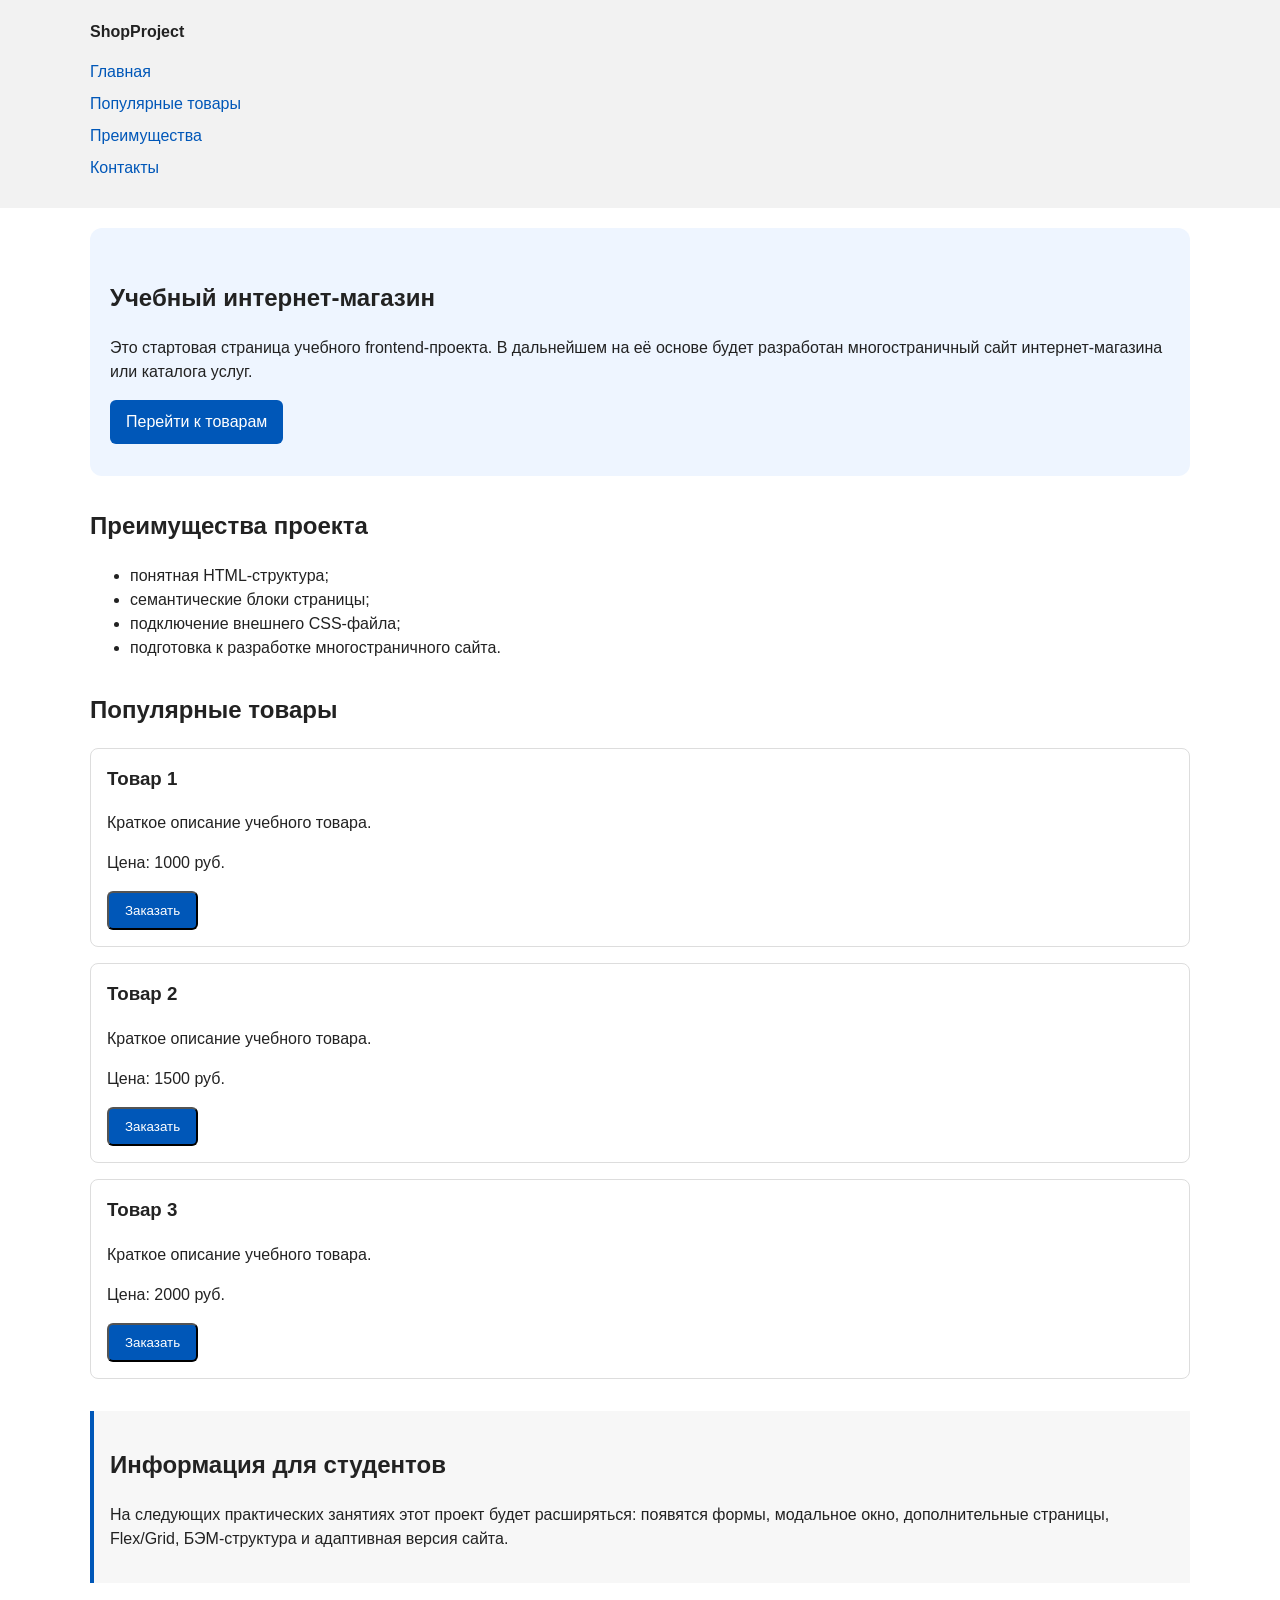
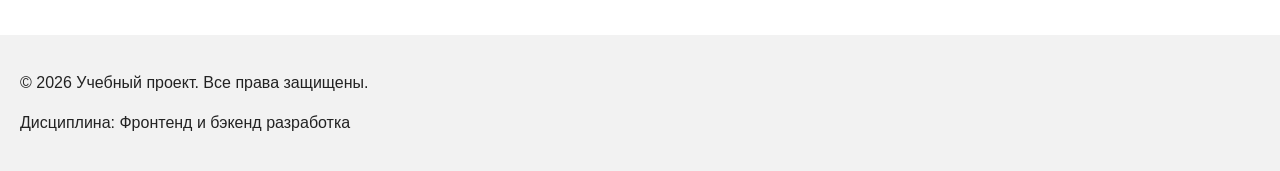
==== index.html @ 5d80489f "feat: add order form modal and validation" ====
<!DOCTYPE html>
<html lang="ru">
<head>
  <meta charset="UTF-8">
  <meta name="viewport" content="width=device-width, initial-scale=1.0">
  <title>Учебный интернет-магазин</title>
  <link rel="stylesheet" href="css/style.css">
  <script src="js/main.js" defer></script>
</head>
<body>
  <header>
    <div class="site-header">
      <a class="site-logo" href="index.html">ShopProject</a>

      <nav class="site-nav" aria-label="Основная навигация">
        <ul class="site-nav__list">
          <li><a href="index.html">Главная</a></li>
          <li><a href="#popular">Популярные товары</a></li>
          <li><a href="#advantages">Преимущества</a></li>
          <li><a href="#contacts">Контакты</a></li>
        </ul>
      </nav>
    </div>
  </header>

  <main>
    <section class="hero">
      <h1>Учебный интернет-магазин</h1>
      <p>
        Это стартовая страница учебного frontend-проекта.
        В дальнейшем на её основе будет разработан многостраничный сайт
        интернет-магазина или каталога услуг.
      </p>
      <a class="button" href="#popular">Перейти к товарам</a>
    </section>

    <section class="section" id="advantages">
      <h2>Преимущества проекта</h2>

      <ul class="advantages-list">
        <li>понятная HTML-структура;</li>
        <li>семантические блоки страницы;</li>
        <li>подключение внешнего CSS-файла;</li>
        <li>подготовка к разработке многостраничного сайта.</li>
      </ul>
    </section>

    <section class="section" id="popular">
      <h2>Популярные товары</h2>

      <article class="product-card">
        <h3>Товар 1</h3>
        <p>Краткое описание учебного товара.</p>
        <p>Цена: 1000 руб.</p>
        <button class="button product-card__button" type="button" data-product="Товар 1">
          Заказать
        </button>
      </article>

      <article class="product-card">
        <h3>Товар 2</h3>
        <p>Краткое описание учебного товара.</p>
        <p>Цена: 1500 руб.</p>
        <button class="button product-card__button" type="button" data-product="Товар 2">
          Заказать
        </button>
      </article>

      <article class="product-card">
        <h3>Товар 3</h3>
        <p>Краткое описание учебного товара.</p>
        <p>Цена: 2000 руб.</p>
        <button class="button product-card__button" type="button" data-product="Товар 3">
          Заказать
        </button>
      </article>
    </section>

    <aside class="aside-info">
      <h2>Информация для студентов</h2>
      <p>
        На следующих практических занятиях этот проект будет расширяться:
        появятся формы, модальное окно, дополнительные страницы, Flex/Grid,
        БЭМ-структура и адаптивная версия сайта.
      </p>
    </aside>
  </main>

  <footer id="contacts">
    <p>&copy; 2026 Учебный проект. Все права защищены.</p>
    <p>Дисциплина: Фронтенд и бэкенд разработка</p>
  </footer>

  <dialog class="order-dialog" id="order-dialog" aria-labelledby="order-dialog-title">
    <h2 id="order-dialog-title">Оформление заявки</h2>

    <form class="order-form" id="order-form" action="#" method="post" novalidate>
      <input id="selected-product" name="selected-product" type="hidden">

      <div class="form-field">
        <label for="order-name">Имя</label>
        <input
          id="order-name"
          name="name"
          type="text"
          placeholder="Введите ваше имя"
          minlength="2"
          autocomplete="given-name"
          required
        >
      </div>

      <div class="form-field">
        <label for="order-email">E-mail</label>
        <input
          id="order-email"
          name="email"
          type="email"
          placeholder="example@mail.ru"
          autocomplete="email"
          required
        >
      </div>

      <div class="form-field">
        <label for="order-phone">Телефон</label>
        <input
          id="order-phone"
          name="phone"
          type="tel"
          inputmode="tel"
          placeholder="+7 (900) 000-00-00"
          pattern="^\+7 \(\d{3}\) \d{3}-\d{2}-\d{2}$"
          required
        >
        <small>Формат: +7 (900) 000-00-00</small>
      </div>

      <div class="form-field">
        <label for="order-date">Дата связи</label>
        <input
          id="order-date"
          name="date"
          type="date"
        >
      </div>

      <div class="form-field">
        <label for="order-topic">Тема заявки</label>
        <select id="order-topic" name="topic" required>
          <option value="">Выберите тему</option>
          <option value="product">Заказ товара</option>
          <option value="consultation">Консультация</option>
          <option value="delivery">Доставка</option>
        </select>
      </div>

      <div class="form-field">
        <label for="order-comment">Комментарий</label>
        <textarea
          id="order-comment"
          name="comment"
          rows="4"
          placeholder="Укажите дополнительную информацию"
        ></textarea>
      </div>

      <div class="form-field form-field--checkbox">
        <label>
          <input
            id="order-agreement"
            name="agreement"
            type="checkbox"
            required
          >
          Я согласен на обработку данных
        </label>
      </div>

      <div class="form-actions">
        <button type="button" id="close-order-dialog">Закрыть</button>
        <button type="submit">Отправить заявку</button>
      </div>
    </form>
  </dialog>

  <p class="success-message" id="success-message" hidden>
    Форма успешно отправлена!
  </p>
</body>
</html>
---- css/style.css ----
/*
  Универсальное правило для всех элементов.
  border-box делает расчёт размеров более понятным:
  width включает content, padding и border.
*/
* {
  box-sizing: border-box;
}

/*
  Убираем стандартный внешний отступ браузера у body.
  Без этого вокруг страницы может появиться белая рамка.
*/
body {
  margin: 0;
  font-family: Arial, sans-serif;
  line-height: 1.5;
  color: #222222;
  background-color: #ffffff;
}

/*
  Задаём внутренние отступы для основных областей страницы.
  Это делает содержимое визуально отделённым от краёв окна браузера.
*/
header,
main,
footer {
  padding: 20px;
}

/*
  Оформляем шапку страницы.
  Пока используется простой светло-серый фон.
*/
header {
  background-color: #f2f2f2;
}

/*
  Оформляем подвал страницы тем же фоном,
  чтобы визуально отделить его от основного содержимого.
*/
footer {
  background-color: #f2f2f2;
}

/*
  Ограничиваем ширину содержимого шапки,
  чтобы оно не растягивалось слишком сильно на широких экранах.
*/
.site-header {
  max-width: 1100px;
  margin: 0 auto;
}

/*
  Оформляем текстовый логотип.
*/
.site-logo {
  font-weight: bold;
  text-decoration: none;
  color: #222222;
}

/*
  Убираем стандартные отступы и маркеры списка навигации.
*/
.site-nav__list {
  padding: 0;
  margin: 16px 0 0;
  list-style: none;
}

/*
  Добавляем расстояние между пунктами меню.
*/
.site-nav__list li {
  margin-bottom: 8px;
}

/*
  Оформляем ссылки меню.
*/
.site-nav__list a {
  color: #0057b8;
  text-decoration: none;
}

/*
  При наведении мыши подчёркиваем ссылку.
  Подробно состояния интерфейса будут рассмотрены в практической работе 1.7.
*/
.site-nav__list a:hover {
  text-decoration: underline;
}

/*
  Hero-блок — первый крупный блок страницы.
  Он визуально отделяется от остальных разделов фоном и отступами.
*/
.hero {
  max-width: 1100px;
  margin: 0 auto 32px;
  padding: 32px 20px;
  background-color: #eef5ff;
  border-radius: 12px;
}

/*
  Общий класс для разделов страницы.
*/
.section {
  max-width: 1100px;
  margin: 0 auto 32px;
}

/*
  Убираем лишний верхний отступ у заголовков разделов.
*/
.section h2 {
  margin-top: 0;
}

/*
  Карточка товара — самостоятельный блок.
  На следующих занятиях карточки будут доработаны и выстроены в сетку.
*/
.product-card {
  margin-bottom: 16px;
  padding: 16px;
  border: 1px solid #dddddd;
  border-radius: 8px;
  background-color: #ffffff;
}

/*
  Убираем лишний верхний отступ у заголовка карточки.
*/
.product-card h3 {
  margin-top: 0;
}

/*
  Пока это обычная ссылка, но визуально она оформляется как кнопка.
*/
.button {
  display: inline-block;
  padding: 10px 16px;
  color: #ffffff;
  background-color: #0057b8;
  text-decoration: none;
  border-radius: 6px;
}

/*
  Простое состояние наведения для кнопки.
*/
.button:hover {
  background-color: #003f86;
}

/*
  Дополнительный информационный блок.
*/
.aside-info {
  max-width: 1100px;
  margin: 0 auto 32px;
  padding: 16px;
  border-left: 4px solid #0057b8;
  background-color: #f7f7f7;
}

/*
  Модальное окно.
  Элемент dialog сам умеет открываться поверх страницы.
*/
.order-dialog {
  width: min(100% - 32px, 560px);
  padding: 24px;
  border: none;
  border-radius: 12px;
}

/*
  Затемнение фона за модальным окном.
*/
.order-dialog::backdrop {
  background-color: rgba(0, 0, 0, 0.5);
}

/*
  Поле формы.
  Каждый блок получает нижний отступ.
*/
.form-field {
  margin-bottom: 16px;
}

/*
  Подпись поля.
*/
.form-field label {
  display: block;
  margin-bottom: 6px;
}

/*
  Основные поля формы.
*/
.form-field input,
.form-field select,
.form-field textarea {
  width: 100%;
  padding: 10px 12px;
  border: 1px solid #cccccc;
  border-radius: 6px;
  font: inherit;
}

/*
  Checkbox не должен занимать всю ширину.
*/
.form-field input[type="checkbox"] {
  width: auto;
}

/*
  Подсказка под полем телефона.
*/
.form-field small {
  display: block;
  margin-top: 4px;
  color: #666666;
}

/*
  Видимый фокус для клавиатурной навигации.
*/
.form-field input:focus-visible,
.form-field select:focus-visible,
.form-field textarea:focus-visible,
.form-actions button:focus-visible {
  outline: 2px solid #0057b8;
  outline-offset: 2px;
}

/*
  Подсветка ошибочных полей.
  Атрибут aria-invalid будет добавляться через JavaScript.
*/
[aria-invalid="true"] {
  border-color: #b00020;
}

/*
  Кнопки формы.
*/
.form-actions {
  display: flex;
  gap: 12px;
  margin-top: 20px;
}

/*
  Сообщение об успешной отправке.
*/
.success-message {
  max-width: 1100px;
  margin: 24px auto;
  padding: 16px;
  border-left: 4px solid #168a2f;
  background-color: #eefaf0;
}
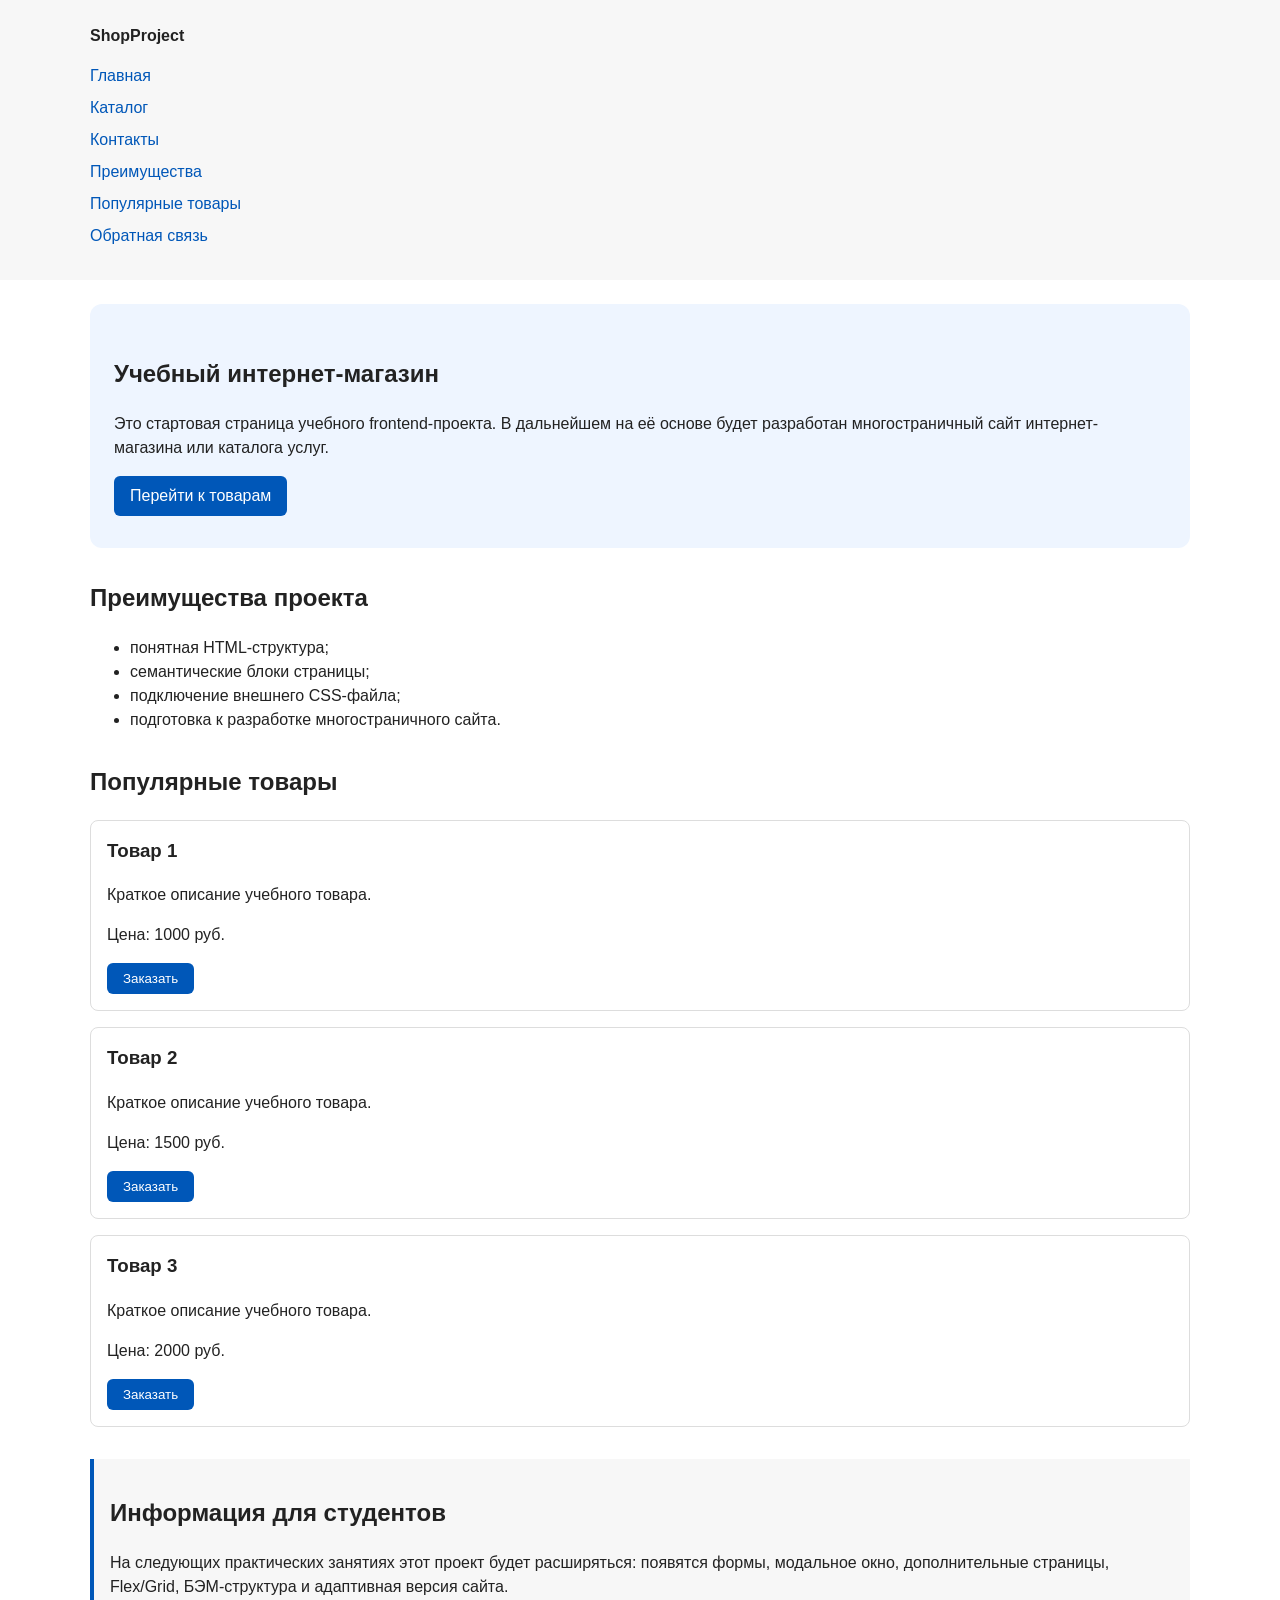
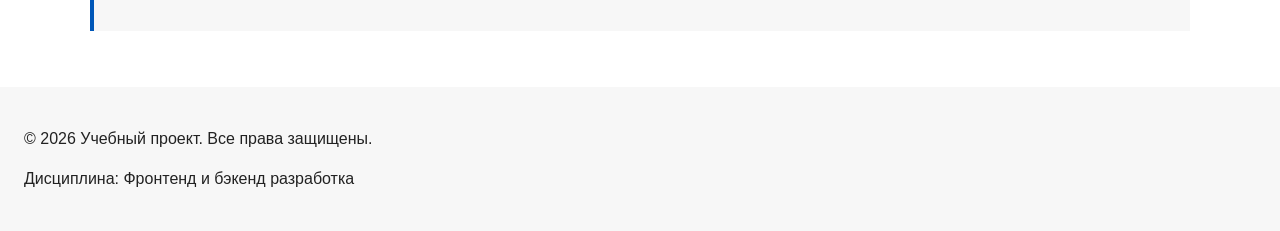
==== commit af796faf: "feat: add multi-page structure navigation and anchors" ====
--- a/index.html
+++ b/index.html
@@ -3,6 +3,7 @@
 <head>
   <meta charset="UTF-8">
   <meta name="viewport" content="width=device-width, initial-scale=1.0">
+  <meta name="description" content="Учебный frontend-проект интернет-магазина.">
   <title>Учебный интернет-магазин</title>
   <link rel="stylesheet" href="css/style.css">
   <script src="js/main.js" defer></script>
@@ -15,9 +16,11 @@
       <nav class="site-nav" aria-label="Основная навигация">
         <ul class="site-nav__list">
           <li><a href="index.html">Главная</a></li>
-          <li><a href="#popular">Популярные товары</a></li>
-          <li><a href="#advantages">Преимущества</a></li>
-          <li><a href="#contacts">Контакты</a></li>
+          <li><a href="catalog.html">Каталог</a></li>
+          <li><a href="contacts.html">Контакты</a></li>
+          <li><a href="index.html#advantages">Преимущества</a></li>
+          <li><a href="index.html#popular">Популярные товары</a></li>
+          <li><a href="index.html#contacts">Обратная связь</a></li>
         </ul>
       </nav>
     </div>
--- a/css/style.css
+++ b/css/style.css
@@ -1,274 +1,286 @@
-/*
-  Универсальное правило для всех элементов.
-  border-box делает расчёт размеров более понятным:
-  width включает content, padding и border.
-*/
+/* ===============================
+   1. Переменные проекта
+   =============================== */
+
+:root {
+  /* Основные цвета проекта */
+  --color-bg: #ffffff;
+  --color-text: #222222;
+  --color-muted: #666666;
+  --color-primary: #0057b8;
+  --color-primary-dark: #003f86;
+  --color-border: #dddddd;
+  --color-surface: #f7f7f7;
+  --color-surface-accent: #eef5ff;
+  --color-danger: #b00020;
+  --color-success: #168a2f;
+  --color-success-bg: #eefaf0;
+  --color-white: #ffffff;
+
+  /* Отступы */
+  --space-xs: 4px;
+  --space-sm: 8px;
+  --space-md: 16px;
+  --space-lg: 24px;
+  --space-xl: 32px;
+
+  /* Скругления */
+  --radius-sm: 6px;
+  --radius-md: 8px;
+  --radius-lg: 12px;
+
+  /* Размеры */
+  --container-width: 1100px;
+}
+
+/* ===============================
+   2. Базовые стили
+   =============================== */
+
 * {
   box-sizing: border-box;
 }
 
-/*
-  Убираем стандартный внешний отступ браузера у body.
-  Без этого вокруг страницы может появиться белая рамка.
-*/
+html {
+  scroll-behavior: smooth;
+}
+
 body {
   margin: 0;
   font-family: Arial, sans-serif;
   line-height: 1.5;
-  color: #222222;
-  background-color: #ffffff;
-}
-
-/*
-  Задаём внутренние отступы для основных областей страницы.
-  Это делает содержимое визуально отделённым от краёв окна браузера.
-*/
+  color: var(--color-text);
+  background-color: var(--color-bg);
+}
+
 header,
 main,
 footer {
-  padding: 20px;
-}
-
-/*
-  Оформляем шапку страницы.
-  Пока используется простой светло-серый фон.
-*/
+  padding: var(--space-lg);
+}
+
 header {
-  background-color: #f2f2f2;
-}
-
-/*
-  Оформляем подвал страницы тем же фоном,
-  чтобы визуально отделить его от основного содержимого.
-*/
+  background-color: var(--color-surface);
+}
+
 footer {
-  background-color: #f2f2f2;
-}
-
-/*
-  Ограничиваем ширину содержимого шапки,
-  чтобы оно не растягивалось слишком сильно на широких экранах.
-*/
+  background-color: var(--color-surface);
+}
+
+/* ===============================
+   3. Общие элементы интерфейса
+   =============================== */
+
+a {
+  color: var(--color-primary);
+}
+
+a:hover {
+  color: var(--color-primary-dark);
+}
+
+a:focus-visible {
+  outline: 2px solid var(--color-primary);
+  outline-offset: 3px;
+}
+
+:target {
+  outline: 2px dashed var(--color-primary);
+  outline-offset: 4px;
+}
+
+.button {
+  display: inline-block;
+  padding: var(--space-sm) var(--space-md);
+  color: var(--color-white);
+  background-color: var(--color-primary);
+  text-decoration: none;
+  border: none;
+  border-radius: var(--radius-sm);
+  cursor: pointer;
+}
+
+.button:hover {
+  color: var(--color-white);
+  background-color: var(--color-primary-dark);
+}
+
+.button:focus-visible {
+  outline: 2px solid var(--color-primary);
+  outline-offset: 3px;
+}
+
+.button:disabled {
+  opacity: 0.6;
+  cursor: not-allowed;
+}
+
+/* ===============================
+   4. Компоненты страницы
+   =============================== */
+
 .site-header {
-  max-width: 1100px;
+  max-width: var(--container-width);
   margin: 0 auto;
 }
 
-/*
-  Оформляем текстовый логотип.
-*/
 .site-logo {
   font-weight: bold;
   text-decoration: none;
-  color: #222222;
-}
-
-/*
-  Убираем стандартные отступы и маркеры списка навигации.
-*/
+  color: var(--color-text);
+}
+
 .site-nav__list {
   padding: 0;
-  margin: 16px 0 0;
+  margin: var(--space-md) 0 0;
   list-style: none;
 }
 
-/*
-  Добавляем расстояние между пунктами меню.
-*/
 .site-nav__list li {
-  margin-bottom: 8px;
-}
-
-/*
-  Оформляем ссылки меню.
-*/
+  margin-bottom: var(--space-sm);
+}
+
 .site-nav__list a {
-  color: #0057b8;
+  color: var(--color-primary);
   text-decoration: none;
 }
 
-/*
-  При наведении мыши подчёркиваем ссылку.
-  Подробно состояния интерфейса будут рассмотрены в практической работе 1.7.
-*/
 .site-nav__list a:hover {
+  color: var(--color-primary-dark);
   text-decoration: underline;
 }
 
-/*
-  Hero-блок — первый крупный блок страницы.
-  Он визуально отделяется от остальных разделов фоном и отступами.
-*/
+.breadcrumbs {
+  max-width: var(--container-width);
+  margin: 0 auto var(--space-md);
+  font-size: 14px;
+  color: var(--color-muted);
+}
+
+.breadcrumbs a {
+  color: var(--color-primary);
+}
+
+.breadcrumbs span::before {
+  content: " / ";
+  color: var(--color-muted);
+}
+
 .hero {
-  max-width: 1100px;
-  margin: 0 auto 32px;
-  padding: 32px 20px;
-  background-color: #eef5ff;
-  border-radius: 12px;
-}
-
-/*
-  Общий класс для разделов страницы.
-*/
+  max-width: var(--container-width);
+  margin: 0 auto var(--space-xl);
+  padding: var(--space-xl) var(--space-lg);
+  background-color: var(--color-surface-accent);
+  border-radius: var(--radius-lg);
+}
+
 .section {
-  max-width: 1100px;
-  margin: 0 auto 32px;
-}
-
-/*
-  Убираем лишний верхний отступ у заголовков разделов.
-*/
+  max-width: var(--container-width);
+  margin: 0 auto var(--space-xl);
+}
+
 .section h2 {
   margin-top: 0;
 }
 
-/*
-  Карточка товара — самостоятельный блок.
-  На следующих занятиях карточки будут доработаны и выстроены в сетку.
-*/
 .product-card {
-  margin-bottom: 16px;
-  padding: 16px;
-  border: 1px solid #dddddd;
-  border-radius: 8px;
-  background-color: #ffffff;
-}
-
-/*
-  Убираем лишний верхний отступ у заголовка карточки.
-*/
+  margin-bottom: var(--space-md);
+  padding: var(--space-md);
+  border: 1px solid var(--color-border);
+  border-radius: var(--radius-md);
+  background-color: var(--color-bg);
+}
+
+.product-card:hover {
+  border-color: var(--color-primary);
+}
+
 .product-card h3 {
   margin-top: 0;
 }
 
-/*
-  Пока это обычная ссылка, но визуально она оформляется как кнопка.
-*/
-.button {
-  display: inline-block;
-  padding: 10px 16px;
-  color: #ffffff;
-  background-color: #0057b8;
-  text-decoration: none;
-  border-radius: 6px;
-}
-
-/*
-  Простое состояние наведения для кнопки.
-*/
-.button:hover {
-  background-color: #003f86;
-}
-
-/*
-  Дополнительный информационный блок.
-*/
 .aside-info {
-  max-width: 1100px;
-  margin: 0 auto 32px;
-  padding: 16px;
-  border-left: 4px solid #0057b8;
-  background-color: #f7f7f7;
-}
-
-/*
-  Модальное окно.
-  Элемент dialog сам умеет открываться поверх страницы.
-*/
+  max-width: var(--container-width);
+  margin: 0 auto var(--space-xl);
+  padding: var(--space-md);
+  border-left: 4px solid var(--color-primary);
+  background-color: var(--color-surface);
+}
+
+/* ===============================
+   5. Форма и модальное окно
+   =============================== */
+
 .order-dialog {
   width: min(100% - 32px, 560px);
-  padding: 24px;
+  padding: var(--space-lg);
   border: none;
-  border-radius: 12px;
-}
-
-/*
-  Затемнение фона за модальным окном.
-*/
+  border-radius: var(--radius-lg);
+}
+
 .order-dialog::backdrop {
   background-color: rgba(0, 0, 0, 0.5);
 }
 
-/*
-  Поле формы.
-  Каждый блок получает нижний отступ.
-*/
 .form-field {
-  margin-bottom: 16px;
-}
-
-/*
-  Подпись поля.
-*/
+  margin-bottom: var(--space-md);
+}
+
 .form-field label {
   display: block;
-  margin-bottom: 6px;
-}
-
-/*
-  Основные поля формы.
-*/
+  margin-bottom: var(--space-xs);
+}
+
 .form-field input,
 .form-field select,
 .form-field textarea {
   width: 100%;
   padding: 10px 12px;
-  border: 1px solid #cccccc;
-  border-radius: 6px;
+  border: 1px solid var(--color-border);
+  border-radius: var(--radius-sm);
   font: inherit;
 }
 
-/*
-  Checkbox не должен занимать всю ширину.
-*/
 .form-field input[type="checkbox"] {
   width: auto;
 }
 
-/*
-  Подсказка под полем телефона.
-*/
 .form-field small {
   display: block;
-  margin-top: 4px;
-  color: #666666;
-}
-
-/*
-  Видимый фокус для клавиатурной навигации.
-*/
+  margin-top: var(--space-xs);
+  color: var(--color-muted);
+}
+
+.form-field input:hover,
+.form-field select:hover,
+.form-field textarea:hover {
+  border-color: var(--color-primary);
+}
+
 .form-field input:focus-visible,
 .form-field select:focus-visible,
 .form-field textarea:focus-visible,
 .form-actions button:focus-visible {
-  outline: 2px solid #0057b8;
-  outline-offset: 2px;
-}
-
-/*
-  Подсветка ошибочных полей.
-  Атрибут aria-invalid будет добавляться через JavaScript.
-*/
-[aria-invalid="true"] {
-  border-color: #b00020;
-}
-
-/*
-  Кнопки формы.
-*/
+  outline: 2px solid var(--color-primary);
+  outline-offset: 3px;
+}
+
+.form-field input[aria-invalid="true"],
+.form-field select[aria-invalid="true"],
+.form-field textarea[aria-invalid="true"] {
+  border-color: var(--color-danger);
+}
+
 .form-actions {
   display: flex;
-  gap: 12px;
-  margin-top: 20px;
-}
-
-/*
-  Сообщение об успешной отправке.
-*/
+  gap: var(--space-md);
+  margin-top: var(--space-lg);
+}
+
 .success-message {
-  max-width: 1100px;
-  margin: 24px auto;
-  padding: 16px;
-  border-left: 4px solid #168a2f;
-  background-color: #eefaf0;
-}
+  max-width: var(--container-width);
+  margin: var(--space-lg) auto;
+  padding: var(--space-md);
+  border-left: 4px solid var(--color-success);
+  background-color: var(--color-success-bg);
+}
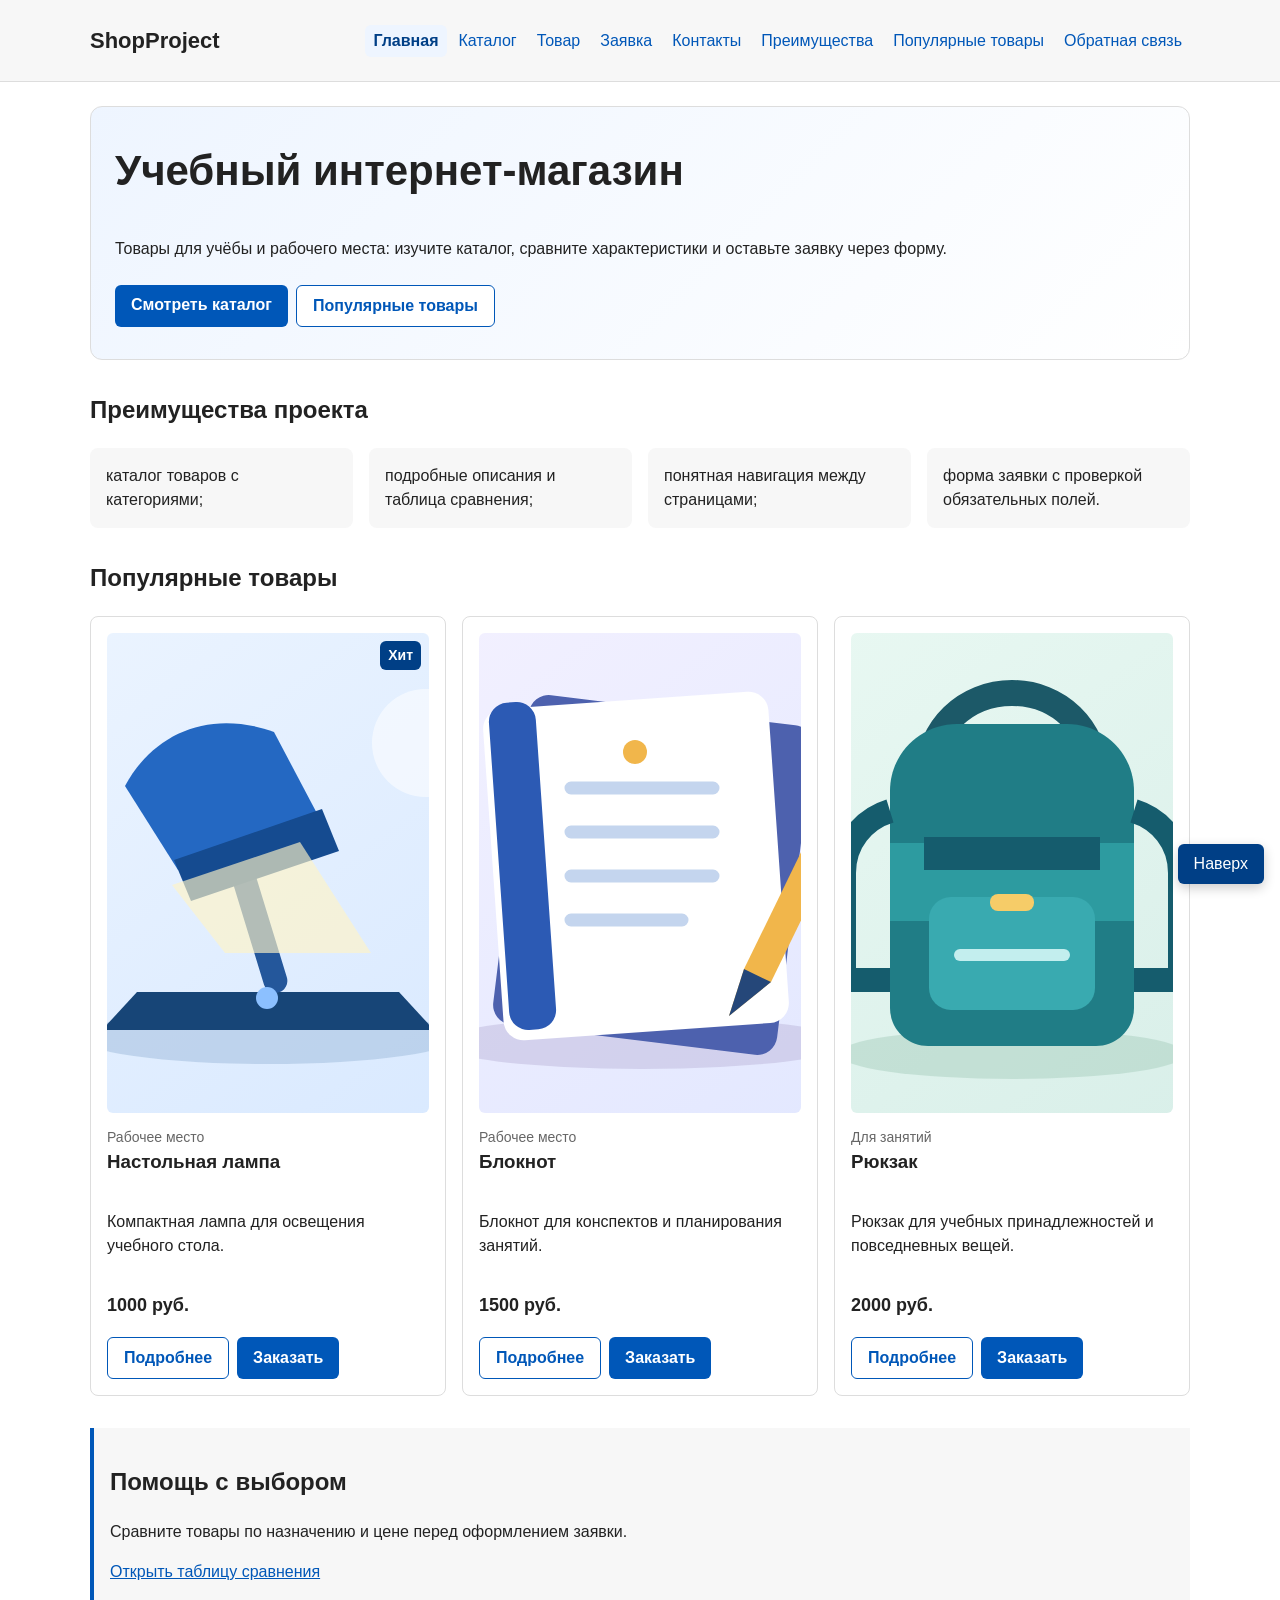
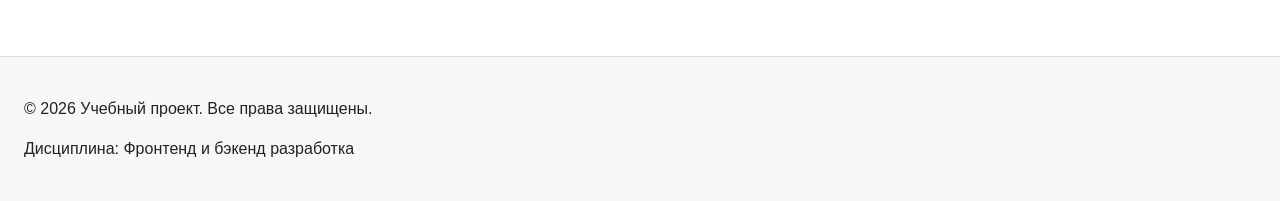
==== commit 19217477: "feat: complete HTML CSS control work 1" ====
--- a/index.html
+++ b/index.html
@@ -9,18 +9,20 @@
   <script src="js/main.js" defer></script>
 </head>
 <body>
-  <header>
+  <header id="top">
     <div class="site-header">
       <a class="site-logo" href="index.html">ShopProject</a>
 
       <nav class="site-nav" aria-label="Основная навигация">
         <ul class="site-nav__list">
-          <li><a href="index.html">Главная</a></li>
-          <li><a href="catalog.html">Каталог</a></li>
-          <li><a href="contacts.html">Контакты</a></li>
-          <li><a href="index.html#advantages">Преимущества</a></li>
-          <li><a href="index.html#popular">Популярные товары</a></li>
-          <li><a href="index.html#contacts">Обратная связь</a></li>
+          <li class="site-nav__item"><a class="site-nav__link site-nav__link--active" href="index.html" aria-current="page">Главная</a></li>
+          <li class="site-nav__item"><a class="site-nav__link" href="catalog.html">Каталог</a></li>
+          <li class="site-nav__item"><a class="site-nav__link" href="product.html">Товар</a></li>
+          <li class="site-nav__item"><a class="site-nav__link" href="order.html">Заявка</a></li>
+          <li class="site-nav__item"><a class="site-nav__link" href="contacts.html">Контакты</a></li>
+          <li class="site-nav__item"><a class="site-nav__link" href="index.html#advantages">Преимущества</a></li>
+          <li class="site-nav__item"><a class="site-nav__link" href="index.html#popular">Популярные товары</a></li>
+          <li class="site-nav__item"><a class="site-nav__link" href="index.html#contacts">Обратная связь</a></li>
         </ul>
       </nav>
     </div>
@@ -30,62 +32,72 @@
     <section class="hero">
       <h1>Учебный интернет-магазин</h1>
       <p>
-        Это стартовая страница учебного frontend-проекта.
-        В дальнейшем на её основе будет разработан многостраничный сайт
-        интернет-магазина или каталога услуг.
+        Товары для учёбы и рабочего места: изучите каталог, сравните характеристики
+        и оставьте заявку через форму.
       </p>
-      <a class="button" href="#popular">Перейти к товарам</a>
+      <div class="hero__actions">
+        <a class="button" href="catalog.html">Смотреть каталог</a>
+        <a class="button button--secondary" href="#popular">Популярные товары</a>
+      </div>
     </section>
 
     <section class="section" id="advantages">
       <h2>Преимущества проекта</h2>
 
       <ul class="advantages-list">
-        <li>понятная HTML-структура;</li>
-        <li>семантические блоки страницы;</li>
-        <li>подключение внешнего CSS-файла;</li>
-        <li>подготовка к разработке многостраничного сайта.</li>
+        <li>каталог товаров с категориями;</li>
+        <li>подробные описания и таблица сравнения;</li>
+        <li>понятная навигация между страницами;</li>
+        <li>форма заявки с проверкой обязательных полей.</li>
       </ul>
     </section>
 
     <section class="section" id="popular">
       <h2>Популярные товары</h2>
-
-      <article class="product-card">
-        <h3>Товар 1</h3>
-        <p>Краткое описание учебного товара.</p>
-        <p>Цена: 1000 руб.</p>
-        <button class="button product-card__button" type="button" data-product="Товар 1">
-          Заказать
-        </button>
-      </article>
-
-      <article class="product-card">
-        <h3>Товар 2</h3>
-        <p>Краткое описание учебного товара.</p>
-        <p>Цена: 1500 руб.</p>
-        <button class="button product-card__button" type="button" data-product="Товар 2">
-          Заказать
-        </button>
-      </article>
-
-      <article class="product-card">
-        <h3>Товар 3</h3>
-        <p>Краткое описание учебного товара.</p>
-        <p>Цена: 2000 руб.</p>
-        <button class="button product-card__button" type="button" data-product="Товар 3">
-          Заказать
-        </button>
-      </article>
+      <div class="product-grid">
+        <article class="product-card product-card--featured">
+          <span class="product-card__badge">Хит</span>
+          <img class="product-card__image" src="images/lamp.svg" alt="Настольная лампа" width="640" height="480" loading="lazy">
+          <p class="product-card__category">Рабочее место</p>
+          <h3 class="product-card__title">Настольная лампа</h3>
+          <p class="product-card__description">Компактная лампа для освещения учебного стола.</p>
+          <p class="product-card__price">1000 руб.</p>
+          <div class="product-card__actions">
+            <a class="button button--secondary" href="product.html#lamp">Подробнее</a>
+            <button class="button product-card__button" type="button" data-product="Настольная лампа">Заказать</button>
+          </div>
+        </article>
+
+        <article class="product-card">
+          <img class="product-card__image" src="images/notebook.svg" alt="Блокнот" width="640" height="480" loading="lazy">
+          <p class="product-card__category">Рабочее место</p>
+          <h3 class="product-card__title">Блокнот</h3>
+          <p class="product-card__description">Блокнот для конспектов и планирования занятий.</p>
+          <p class="product-card__price">1500 руб.</p>
+          <div class="product-card__actions">
+            <a class="button button--secondary" href="product.html#notebook">Подробнее</a>
+            <button class="button product-card__button" type="button" data-product="Блокнот">Заказать</button>
+          </div>
+        </article>
+
+        <article class="product-card">
+          <img class="product-card__image" src="images/backpack.svg" alt="Рюкзак" width="640" height="480" loading="lazy">
+          <p class="product-card__category">Для занятий</p>
+          <h3 class="product-card__title">Рюкзак</h3>
+          <p class="product-card__description">Рюкзак для учебных принадлежностей и повседневных вещей.</p>
+          <p class="product-card__price">2000 руб.</p>
+          <div class="product-card__actions">
+            <a class="button button--secondary" href="product.html#backpack">Подробнее</a>
+            <button class="button product-card__button" type="button" data-product="Рюкзак">Заказать</button>
+          </div>
+        </article>
+      </div>
     </section>
 
     <aside class="aside-info">
-      <h2>Информация для студентов</h2>
-      <p>
-        На следующих практических занятиях этот проект будет расширяться:
-        появятся формы, модальное окно, дополнительные страницы, Flex/Grid,
-        БЭМ-структура и адаптивная версия сайта.
-      </p>
+      <h2>Помощь с выбором</h2>
+      <p>Сравните товары по назначению и цене перед оформлением заявки.</p>
+      <a href="product.html#comparison">Открыть таблицу сравнения</a>
     </aside>
   </main>
 
@@ -169,7 +181,7 @@
       </div>
 
       <div class="form-field form-field--checkbox">
-        <label>
+        <label for="order-agreement">
           <input
             id="order-agreement"
             name="agreement"
@@ -181,14 +193,15 @@
       </div>
 
       <div class="form-actions">
-        <button type="button" id="close-order-dialog">Закрыть</button>
-        <button type="submit">Отправить заявку</button>
+        <button class="button button--secondary" type="button" id="close-order-dialog">Закрыть</button>
+        <button class="button" type="submit">Отправить заявку</button>
       </div>
     </form>
   </dialog>
 
-  <p class="success-message" id="success-message" hidden>
+  <p class="success-message" id="success-message" role="status" hidden>
     Форма успешно отправлена!
   </p>
+  <a class="back-to-top" href="#top">Наверх</a>
 </body>
 </html>
--- a/css/style.css
+++ b/css/style.css
@@ -53,6 +53,11 @@
   background-color: var(--color-bg);
 }
 
+img {
+  display: block;
+  max-width: 100%;
+}
+
 header,
 main,
 footer {
@@ -61,10 +66,12 @@
 
 header {
   background-color: var(--color-surface);
+  border-bottom: 1px solid var(--color-border);
 }
 
 footer {
   background-color: var(--color-surface);
+  border-top: 1px solid var(--color-border);
 }
 
 /* ===============================
@@ -98,6 +105,9 @@
   border: none;
   border-radius: var(--radius-sm);
   cursor: pointer;
+  font: inherit;
+  font-weight: bold;
+  text-align: center;
 }
 
 .button:hover {
@@ -110,9 +120,21 @@
   outline-offset: 3px;
 }
 
-.button:disabled {
+button:disabled,
+.button--disabled {
   opacity: 0.6;
   cursor: not-allowed;
+}
+
+.button--secondary {
+  color: var(--color-primary);
+  background-color: var(--color-white);
+  border: 1px solid var(--color-primary);
+}
+
+.button--secondary:hover {
+  color: var(--color-white);
+  background-color: var(--color-primary-dark);
 }
 
 /* ===============================
@@ -122,32 +144,50 @@
 .site-header {
   max-width: var(--container-width);
   margin: 0 auto;
+  display: flex;
+  flex-wrap: wrap;
+  align-items: center;
+  justify-content: space-between;
+  gap: var(--space-md);
 }
 
 .site-logo {
   font-weight: bold;
+  font-size: 22px;
   text-decoration: none;
   color: var(--color-text);
 }
 
 .site-nav__list {
+  display: flex;
+  flex-wrap: wrap;
+  gap: var(--space-xs);
   padding: 0;
-  margin: var(--space-md) 0 0;
+  margin: 0;
   list-style: none;
 }
 
-.site-nav__list li {
-  margin-bottom: var(--space-sm);
-}
-
-.site-nav__list a {
+.site-nav__item {
+  margin: 0;
+}
+
+.site-nav__link {
+  display: inline-block;
+  padding: var(--space-xs) var(--space-sm);
   color: var(--color-primary);
   text-decoration: none;
-}
-
-.site-nav__list a:hover {
+  border-radius: var(--radius-sm);
+}
+
+.site-nav__link:hover {
   color: var(--color-primary-dark);
   text-decoration: underline;
+}
+
+.site-nav__link--active {
+  color: var(--color-primary-dark);
+  background-color: var(--color-surface-accent);
+  font-weight: bold;
 }
 
 .breadcrumbs {
@@ -161,6 +201,7 @@
   color: var(--color-primary);
 }
 
+.breadcrumbs a + a::before,
 .breadcrumbs span::before {
   content: " / ";
   color: var(--color-muted);
@@ -170,10 +211,23 @@
   max-width: var(--container-width);
   margin: 0 auto var(--space-xl);
   padding: var(--space-xl) var(--space-lg);
-  background-color: var(--color-surface-accent);
+  background: linear-gradient(135deg, var(--color-surface-accent), var(--color-white));
+  border: 1px solid var(--color-border);
   border-radius: var(--radius-lg);
 }
 
+.hero h1 {
+  margin-top: 0;
+  font-size: clamp(28px, 4vw, 42px);
+}
+
+.hero__actions {
+  display: flex;
+  flex-wrap: wrap;
+  gap: var(--space-sm);
+  margin-top: var(--space-lg);
+}
+
 .section {
   max-width: var(--container-width);
   margin: 0 auto var(--space-xl);
@@ -183,8 +237,32 @@
   margin-top: 0;
 }
 
+.advantages-list {
+  display: grid;
+  grid-template-columns: repeat(auto-fit, minmax(210px, 1fr));
+  gap: var(--space-md);
+  padding: 0;
+  list-style: none;
+}
+
+.advantages-list li {
+  padding: var(--space-md);
+  background-color: var(--color-surface);
+  border-radius: var(--radius-md);
+}
+
+.product-grid {
+  display: grid;
+  grid-template-columns: repeat(auto-fit, minmax(240px, 1fr));
+  gap: var(--space-md);
+}
+
 .product-card {
-  margin-bottom: var(--space-md);
+  position: relative;
+  display: flex;
+  flex-direction: column;
+  min-width: 0;
+  margin-bottom: 0;
   padding: var(--space-md);
   border: 1px solid var(--color-border);
   border-radius: var(--radius-md);
@@ -193,10 +271,56 @@
 
 .product-card:hover {
   border-color: var(--color-primary);
-}
-
-.product-card h3 {
-  margin-top: 0;
+  box-shadow: 0 8px 24px rgba(0, 63, 134, 0.12);
+}
+
+.product-card__badge {
+  position: absolute;
+  top: var(--space-lg);
+  right: var(--space-lg);
+  z-index: 1;
+  padding: var(--space-xs) var(--space-sm);
+  color: var(--color-white);
+  background-color: var(--color-primary-dark);
+  border-radius: var(--radius-sm);
+  font-size: 14px;
+  font-weight: bold;
+}
+
+.product-card--new .product-card__badge {
+  background-color: var(--color-success);
+}
+
+.product-card__image {
+  width: 100%;
+  aspect-ratio: 4 / 3;
+  object-fit: cover;
+  border-radius: var(--radius-sm);
+}
+
+.product-card__category {
+  margin-bottom: 0;
+  color: var(--color-muted);
+  font-size: 14px;
+}
+
+.product-card__title {
+  margin-top: 0;
+}
+
+.product-card__description {
+  flex-grow: 1;
+}
+
+.product-card__price {
+  font-size: 18px;
+  font-weight: bold;
+}
+
+.product-card__actions {
+  display: flex;
+  flex-wrap: wrap;
+  gap: var(--space-sm);
 }
 
 .aside-info {
@@ -205,6 +329,157 @@
   padding: var(--space-md);
   border-left: 4px solid var(--color-primary);
   background-color: var(--color-surface);
+}
+
+.catalog-layout {
+  display: grid;
+  grid-template-columns: 220px minmax(0, 1fr);
+  gap: var(--space-lg);
+  max-width: var(--container-width);
+  margin: 0 auto var(--space-xl);
+}
+
+.catalog-filter {
+  position: sticky;
+  top: var(--space-md);
+  z-index: 2;
+  align-self: start;
+  padding: var(--space-md);
+  border: 1px solid var(--color-border);
+  border-radius: var(--radius-md);
+  background-color: var(--color-white);
+}
+
+.catalog-filter h2 {
+  margin-top: 0;
+}
+
+.catalog-filter__group {
+  margin-bottom: var(--space-md);
+}
+
+.catalog-filter__group h3 {
+  margin-bottom: var(--space-xs);
+  font-size: 16px;
+}
+
+.catalog-filter__list {
+  margin: 0;
+  padding-left: var(--space-lg);
+}
+
+.catalog-filter__note {
+  color: var(--color-muted);
+  font-size: 14px;
+}
+
+.catalog-layout__content {
+  min-width: 0;
+}
+
+.product-detail {
+  display: grid;
+  grid-template-columns: minmax(0, 1fr) minmax(0, 1fr);
+  gap: var(--space-lg);
+  margin-bottom: var(--space-lg);
+  padding: var(--space-md);
+  border: 1px solid var(--color-border);
+  border-radius: var(--radius-lg);
+}
+
+.product-detail__image {
+  width: 100%;
+  border-radius: var(--radius-md);
+}
+
+.product-detail__content {
+  display: flex;
+  flex-direction: column;
+  align-items: flex-start;
+}
+
+.product-detail__category {
+  color: var(--color-muted);
+}
+
+.product-detail__title {
+  margin-top: 0;
+}
+
+.product-detail__price {
+  margin-top: auto;
+  font-size: 20px;
+  font-weight: bold;
+}
+
+.comparison-table-wrap {
+  overflow-x: auto;
+}
+
+.comparison-table {
+  width: 100%;
+  min-width: 620px;
+  border-collapse: collapse;
+}
+
+.comparison-table caption {
+  margin-bottom: var(--space-sm);
+  font-weight: bold;
+  text-align: left;
+}
+
+.comparison-table th,
+.comparison-table td {
+  padding: var(--space-sm) var(--space-md);
+  border: 1px solid var(--color-border);
+  text-align: left;
+}
+
+.comparison-table thead {
+  background-color: var(--color-surface-accent);
+}
+
+.comparison-table tbody tr:nth-child(even) {
+  background-color: var(--color-surface);
+}
+
+.order-page {
+  display: grid;
+  grid-template-columns: minmax(0, 1fr) minmax(0, 1.25fr);
+  gap: var(--space-lg);
+}
+
+.order-page__intro h1 {
+  margin-top: 0;
+}
+
+.order-page__note {
+  padding: var(--space-md);
+  border-left: 4px solid var(--color-primary);
+  background-color: var(--color-surface-accent);
+}
+
+.order-page__note h2 {
+  margin-top: 0;
+  font-size: 18px;
+}
+
+.back-to-top {
+  position: fixed;
+  right: var(--space-md);
+  bottom: var(--space-md);
+  z-index: 10;
+  padding: var(--space-sm) var(--space-md);
+  color: var(--color-white);
+  background-color: var(--color-primary-dark);
+  border-radius: var(--radius-sm);
+  text-decoration: none;
+  box-shadow: 0 4px 12px rgba(0, 0, 0, 0.2);
+}
+
+.back-to-top:hover {
+  color: var(--color-white);
+  background-color: var(--color-primary);
 }
 
 /* ===============================
@@ -213,6 +488,8 @@
 
 .order-dialog {
   width: min(100% - 32px, 560px);
+  max-height: 90vh;
+  overflow: auto;
   padding: var(--space-lg);
   border: none;
   border-radius: var(--radius-lg);
@@ -229,6 +506,7 @@
 .form-field label {
   display: block;
   margin-bottom: var(--space-xs);
+  font-weight: bold;
 }
 
 .form-field input,
@@ -239,10 +517,12 @@
   border: 1px solid var(--color-border);
   border-radius: var(--radius-sm);
   font: inherit;
+  background-color: var(--color-white);
 }
 
 .form-field input[type="checkbox"] {
   width: auto;
+  margin-right: var(--space-xs);
 }
 
 .form-field small {
@@ -273,10 +553,18 @@
 
 .form-actions {
   display: flex;
+  flex-wrap: wrap;
   gap: var(--space-md);
   margin-top: var(--space-lg);
 }
 
+.order-form--page {
+  padding: var(--space-lg);
+  border: 1px solid var(--color-border);
+  border-radius: var(--radius-lg);
+  background-color: var(--color-white);
+}
+
 .success-message {
   max-width: var(--container-width);
   margin: var(--space-lg) auto;
@@ -284,3 +572,15 @@
   border-left: 4px solid var(--color-success);
   background-color: var(--color-success-bg);
 }
+
+@media (max-width: 820px) {
+  .catalog-layout,
+  .product-detail,
+  .order-page {
+    grid-template-columns: minmax(0, 1fr);
+  }
+
+  .catalog-filter {
+    position: static;
+  }
+}
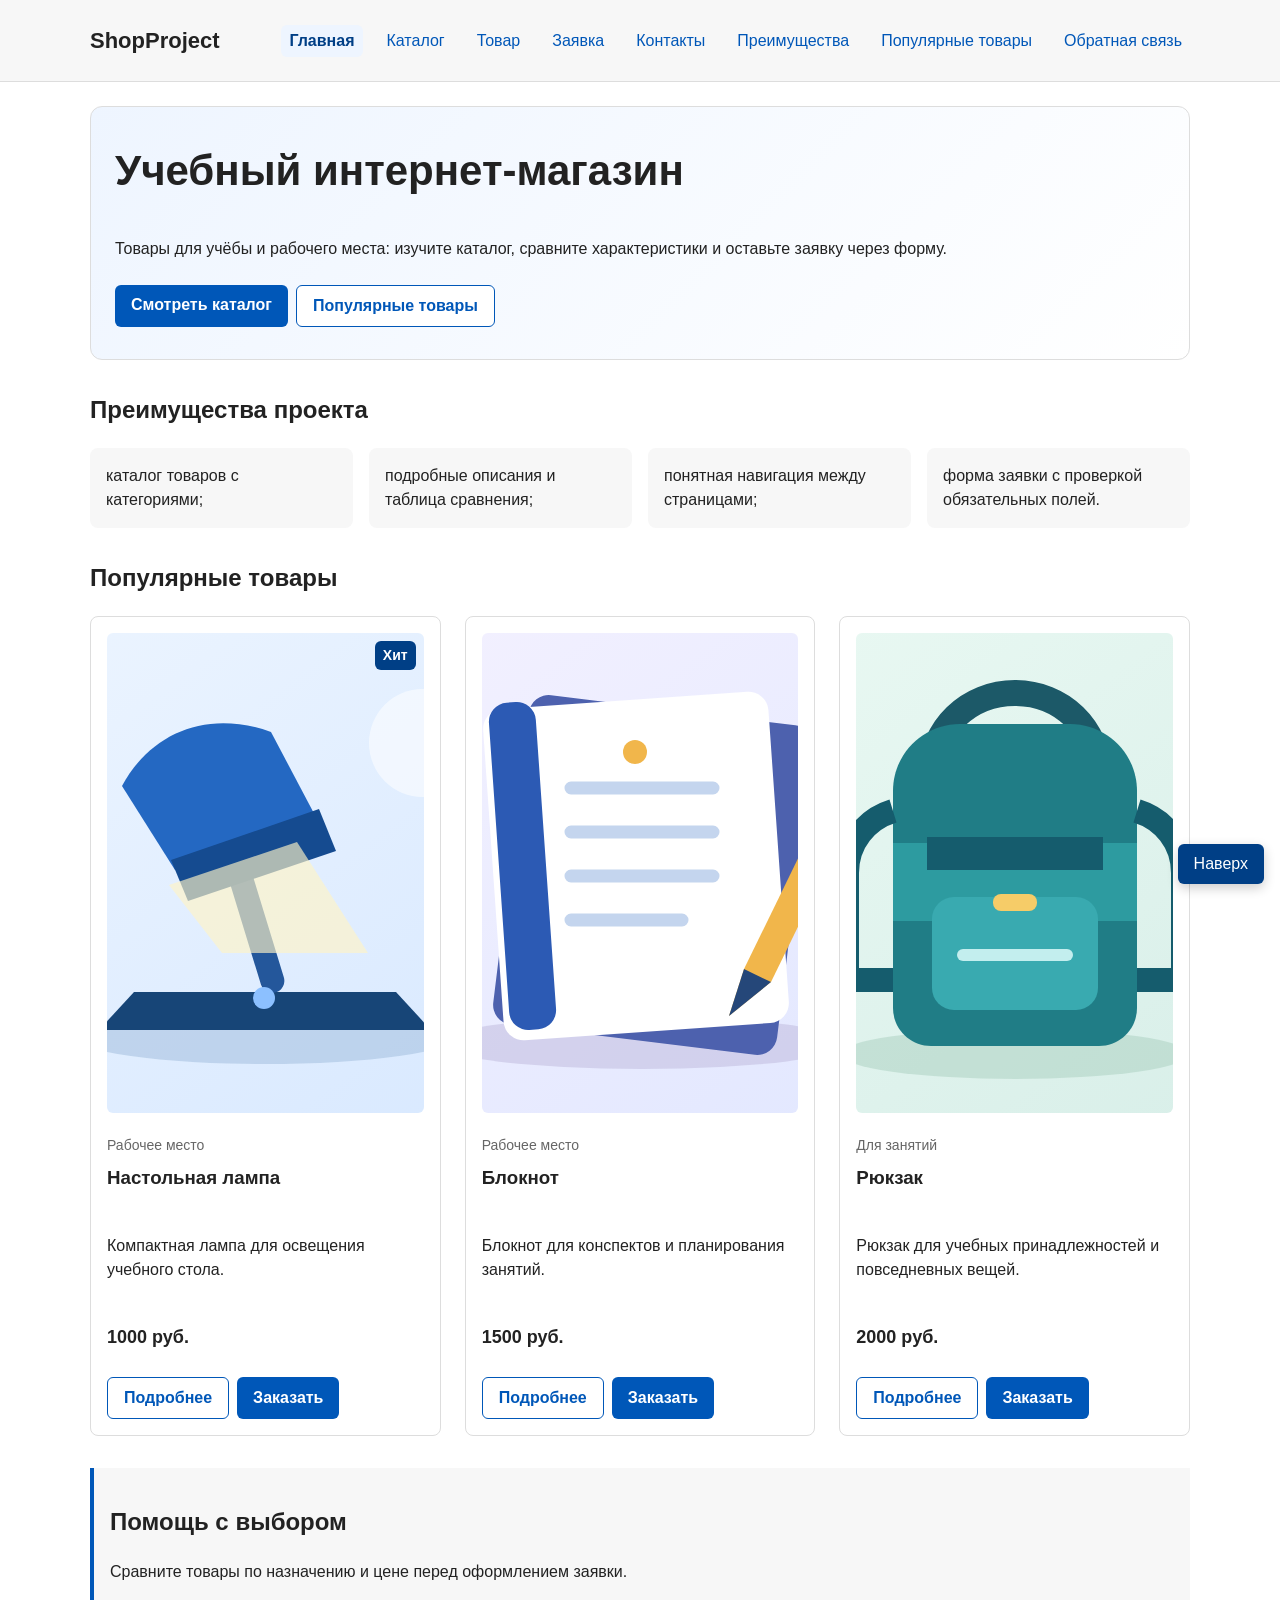
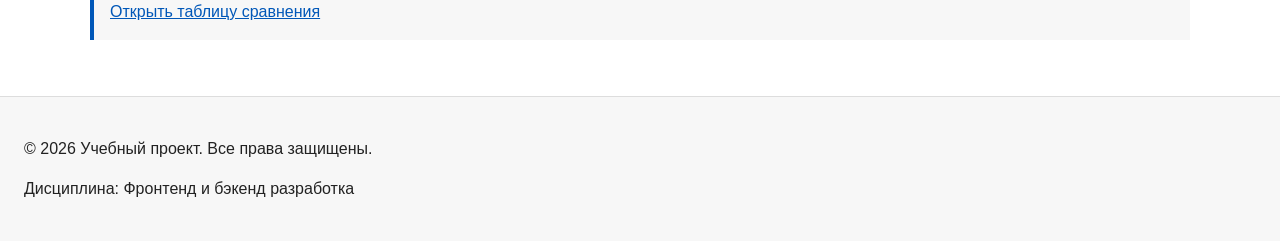
==== commit 69e64d8a: "feat: add flex navigation and grid catalog layout" ====
--- a/index.html
+++ b/index.html
@@ -54,7 +54,7 @@
 
     <section class="section" id="popular">
       <h2>Популярные товары</h2>
-      <div class="product-grid">
+      <div class="products-grid">
         <article class="product-card product-card--featured">
           <span class="product-card__badge">Хит</span>
           <img class="product-card__image" src="images/lamp.svg" alt="Настольная лампа" width="640" height="480" loading="lazy">
--- a/css/style.css
+++ b/css/style.css
@@ -161,7 +161,9 @@
 .site-nav__list {
   display: flex;
   flex-wrap: wrap;
-  gap: var(--space-xs);
+  justify-content: center;
+  align-items: center;
+  gap: var(--space-md);
   padding: 0;
   margin: 0;
   list-style: none;
@@ -180,8 +182,8 @@
 }
 
 .site-nav__link:hover {
-  color: var(--color-primary-dark);
-  text-decoration: underline;
+  color: var(--color-white);
+  background-color: var(--color-primary);
 }
 
 .site-nav__link--active {
@@ -251,16 +253,17 @@
   border-radius: var(--radius-md);
 }
 
-.product-grid {
+.products-grid {
   display: grid;
   grid-template-columns: repeat(auto-fit, minmax(240px, 1fr));
-  gap: var(--space-md);
+  gap: var(--space-lg);
 }
 
 .product-card {
   position: relative;
   display: flex;
   flex-direction: column;
+  gap: var(--space-sm);
   min-width: 0;
   margin-bottom: 0;
   padding: var(--space-md);
@@ -321,6 +324,7 @@
   display: flex;
   flex-wrap: wrap;
   gap: var(--space-sm);
+  margin-top: auto;
 }
 
 .aside-info {
@@ -333,10 +337,15 @@
 
 .catalog-layout {
   display: grid;
-  grid-template-columns: 220px minmax(0, 1fr);
+  grid-template-columns: 260px minmax(0, 1fr);
+  grid-template-areas: "filters products";
   gap: var(--space-lg);
   max-width: var(--container-width);
   margin: 0 auto var(--space-xl);
+}
+
+.catalog-filters {
+  grid-area: filters;
 }
 
 .catalog-filter {
@@ -354,27 +363,47 @@
   margin-top: 0;
 }
 
-.catalog-filter__group {
-  margin-bottom: var(--space-md);
-}
-
-.catalog-filter__group h3 {
-  margin-bottom: var(--space-xs);
-  font-size: 16px;
-}
-
-.catalog-filter__list {
-  margin: 0;
-  padding-left: var(--space-lg);
-}
-
 .catalog-filter__note {
   color: var(--color-muted);
   font-size: 14px;
 }
 
+.catalog-products {
+  grid-area: products;
+}
+
 .catalog-layout__content {
   min-width: 0;
+}
+
+.filters-form {
+  display: grid;
+  gap: var(--space-md);
+}
+
+.filters-form fieldset {
+  min-width: 0;
+  margin: 0;
+  padding: var(--space-md);
+  border: 1px solid var(--color-border);
+  border-radius: var(--radius-sm);
+}
+
+.filters-form legend {
+  font-weight: 700;
+}
+
+.filters-form label {
+  display: block;
+  margin-bottom: var(--space-sm);
+}
+
+.filters-form input[type="number"] {
+  width: 100%;
+  padding: 8px 10px;
+  border: 1px solid var(--color-border);
+  border-radius: var(--radius-sm);
+  font: inherit;
 }
 
 .product-detail {
@@ -583,4 +612,8 @@
   .catalog-filter {
     position: static;
   }
-}
+
+  .catalog-layout {
+    grid-template-areas: "filters" "products";
+  }
+}
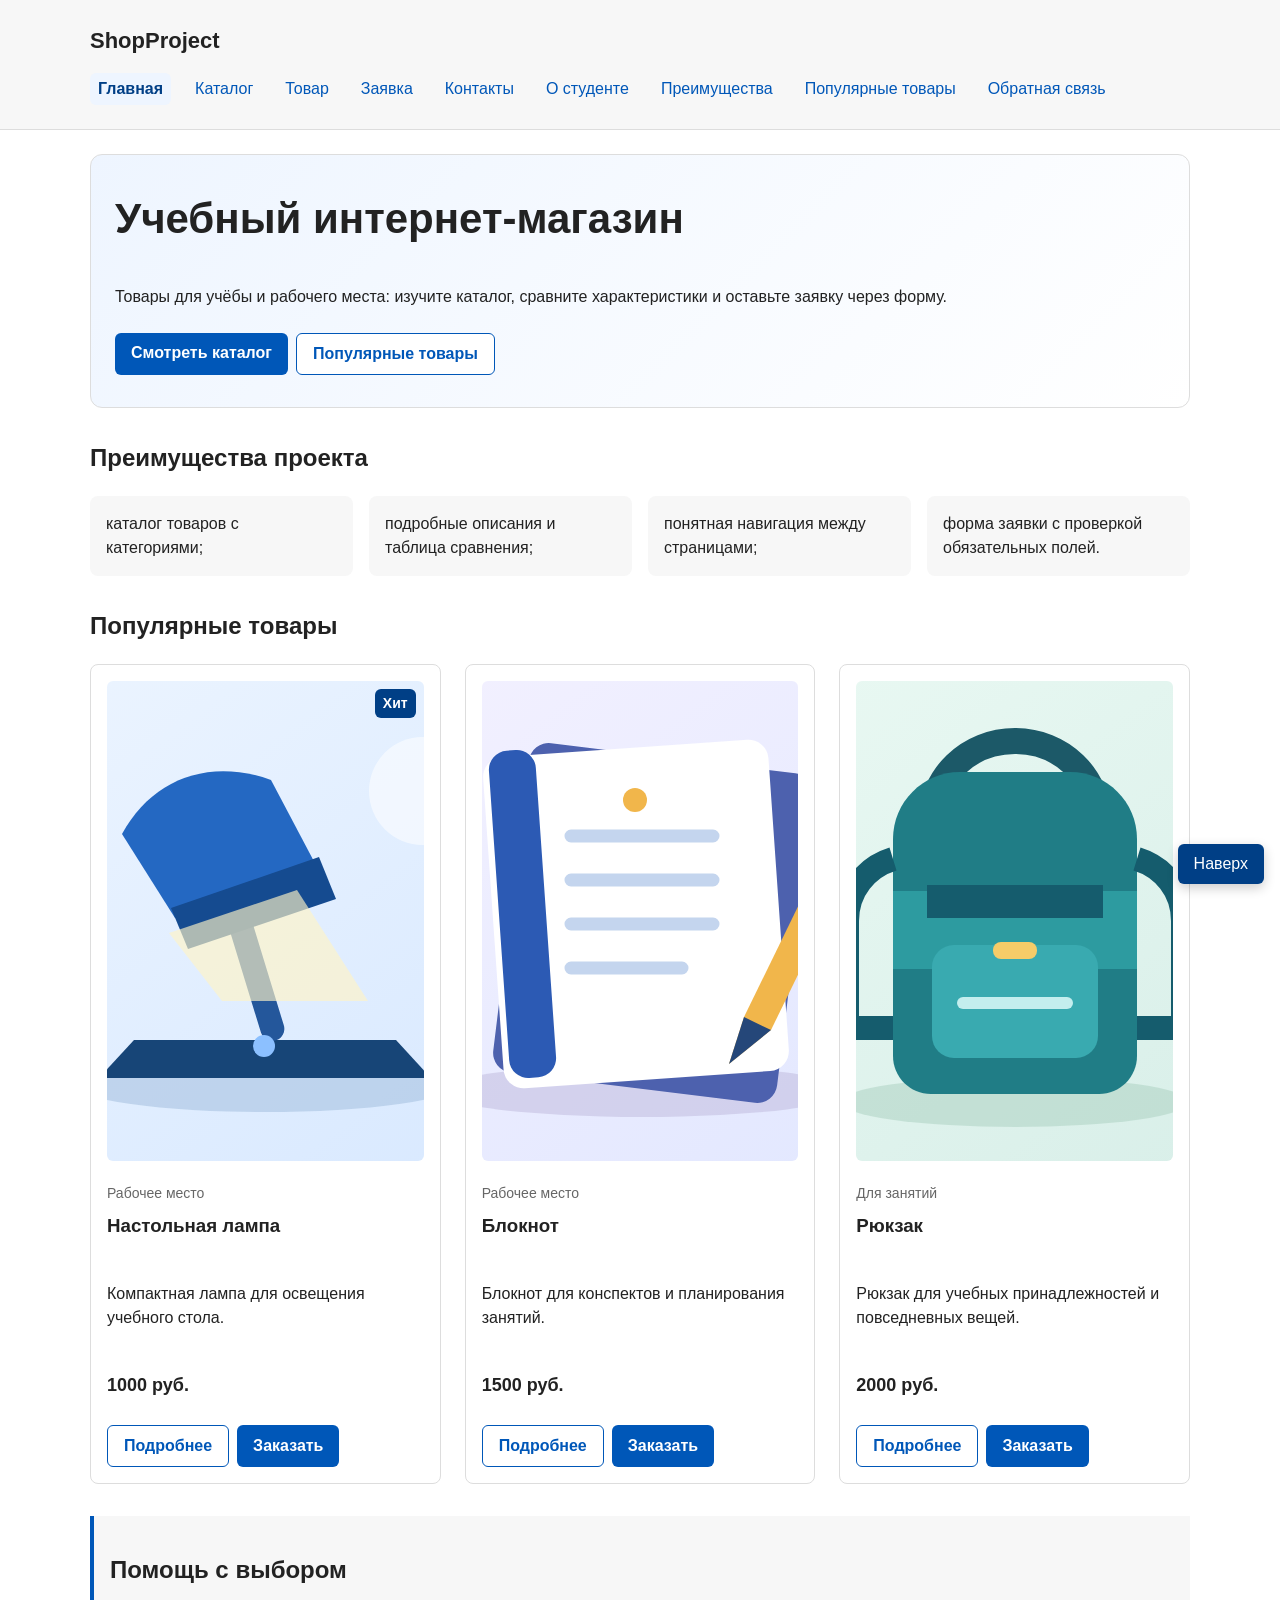
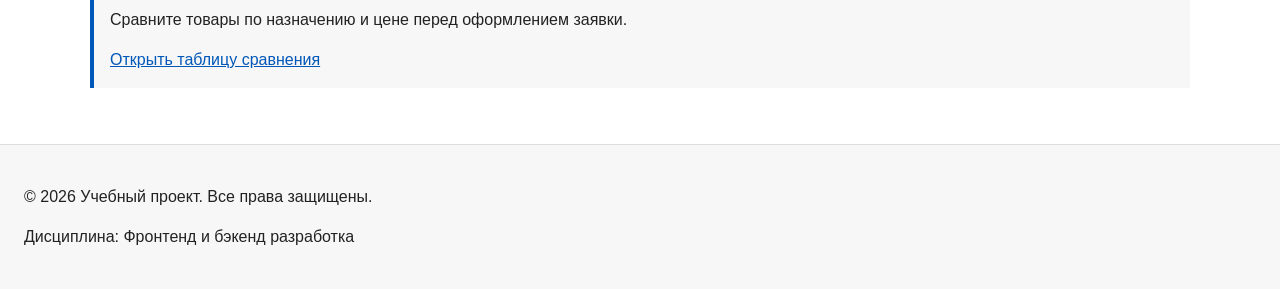
==== commit 942184a4: "feat: add student information page" ====
--- a/index.html
+++ b/index.html
@@ -20,6 +20,7 @@
           <li class="site-nav__item"><a class="site-nav__link" href="product.html">Товар</a></li>
           <li class="site-nav__item"><a class="site-nav__link" href="order.html">Заявка</a></li>
           <li class="site-nav__item"><a class="site-nav__link" href="contacts.html">Контакты</a></li>
+          <li class="site-nav__item"><a class="site-nav__link" href="student.html">О студенте</a></li>
           <li class="site-nav__item"><a class="site-nav__link" href="index.html#advantages">Преимущества</a></li>
           <li class="site-nav__item"><a class="site-nav__link" href="index.html#popular">Популярные товары</a></li>
           <li class="site-nav__item"><a class="site-nav__link" href="index.html#contacts">Обратная связь</a></li>
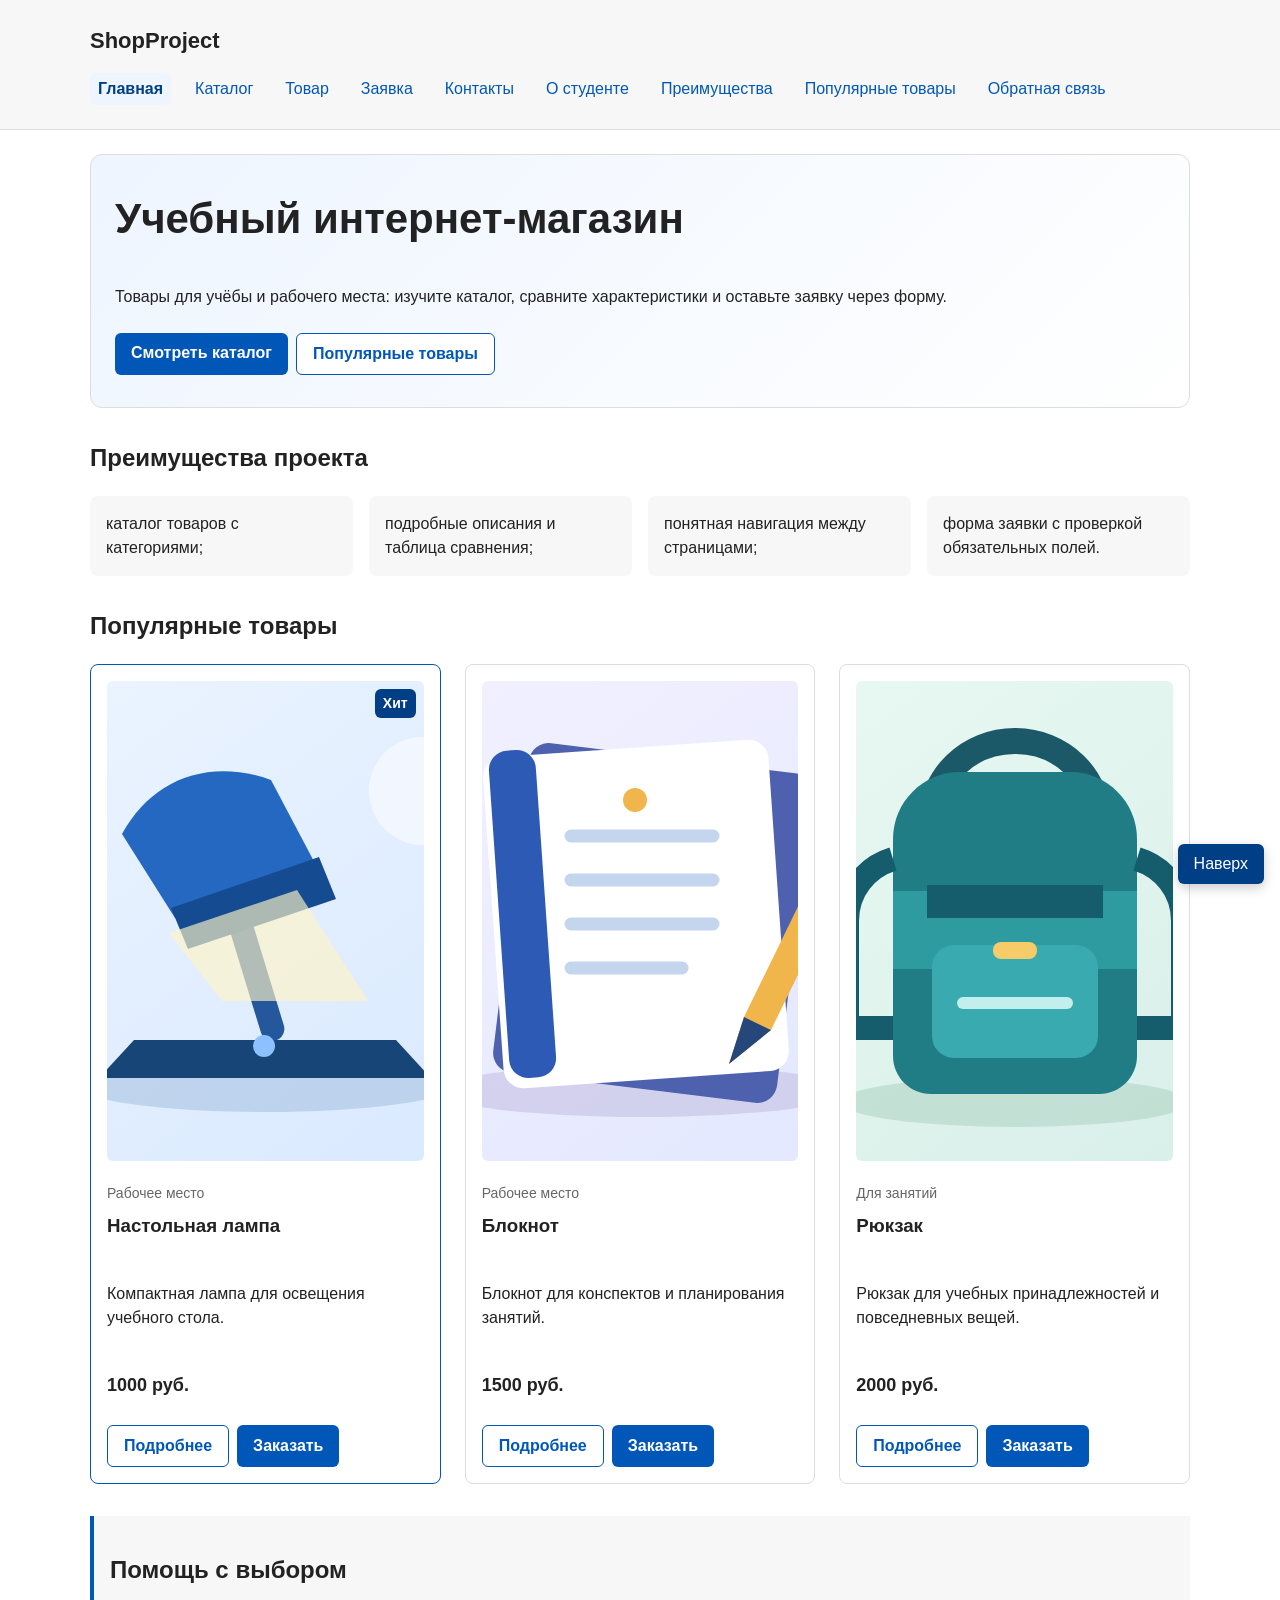
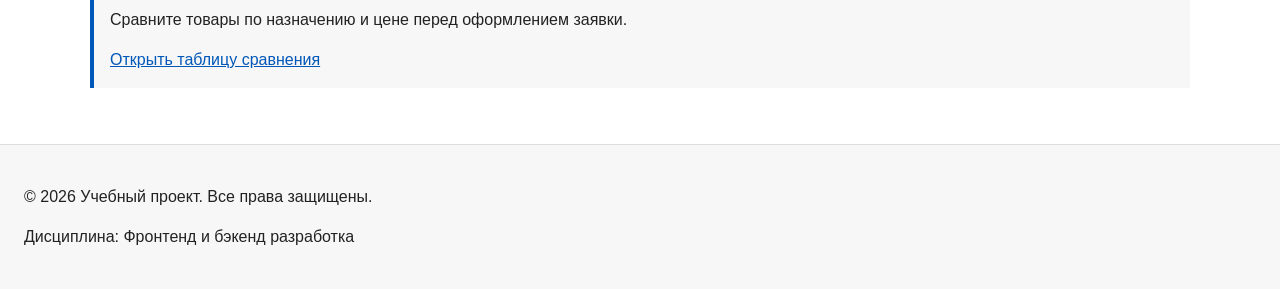
==== commit 42287876: "refactor: apply BEM naming to CSS classes" ====
--- a/index.html
+++ b/index.html
@@ -9,9 +9,9 @@
   <script src="js/main.js" defer></script>
 </head>
 <body>
-  <header id="top">
-    <div class="site-header">
-      <a class="site-logo" href="index.html">ShopProject</a>
+  <header class="site-header" id="top">
+    <div class="site-header__inner">
+      <a class="site-header__logo" href="index.html">ShopProject</a>
 
       <nav class="site-nav" aria-label="Основная навигация">
         <ul class="site-nav__list">
@@ -31,30 +31,30 @@
 
   <main>
     <section class="hero">
-      <h1>Учебный интернет-магазин</h1>
+      <h1 class="hero__title">Учебный интернет-магазин</h1>
       <p>
         Товары для учёбы и рабочего места: изучите каталог, сравните характеристики
         и оставьте заявку через форму.
       </p>
       <div class="hero__actions">
-        <a class="button" href="catalog.html">Смотреть каталог</a>
+        <a class="button button--primary" href="catalog.html">Смотреть каталог</a>
         <a class="button button--secondary" href="#popular">Популярные товары</a>
       </div>
     </section>
 
     <section class="section" id="advantages">
-      <h2>Преимущества проекта</h2>
+      <h2 class="section__title">Преимущества проекта</h2>
 
       <ul class="advantages-list">
-        <li>каталог товаров с категориями;</li>
-        <li>подробные описания и таблица сравнения;</li>
-        <li>понятная навигация между страницами;</li>
-        <li>форма заявки с проверкой обязательных полей.</li>
+        <li class="advantages-list__item">каталог товаров с категориями;</li>
+        <li class="advantages-list__item">подробные описания и таблица сравнения;</li>
+        <li class="advantages-list__item">понятная навигация между страницами;</li>
+        <li class="advantages-list__item">форма заявки с проверкой обязательных полей.</li>
       </ul>
     </section>
 
     <section class="section" id="popular">
-      <h2>Популярные товары</h2>
+      <h2 class="section__title">Популярные товары</h2>
       <div class="products-grid">
         <article class="product-card product-card--featured">
           <span class="product-card__badge">Хит</span>
@@ -65,7 +65,7 @@
           <p class="product-card__price">1000 руб.</p>
           <div class="product-card__actions">
             <a class="button button--secondary" href="product.html#lamp">Подробнее</a>
-            <button class="button product-card__button" type="button" data-product="Настольная лампа">Заказать</button>
+            <button class="button button--primary product-card__button" type="button" data-product="Настольная лампа">Заказать</button>
           </div>
         </article>
 
@@ -77,7 +77,7 @@
           <p class="product-card__price">1500 руб.</p>
           <div class="product-card__actions">
             <a class="button button--secondary" href="product.html#notebook">Подробнее</a>
-            <button class="button product-card__button" type="button" data-product="Блокнот">Заказать</button>
+            <button class="button button--primary product-card__button" type="button" data-product="Блокнот">Заказать</button>
           </div>
         </article>
 
@@ -89,7 +89,7 @@
           <p class="product-card__price">2000 руб.</p>
           <div class="product-card__actions">
             <a class="button button--secondary" href="product.html#backpack">Подробнее</a>
-            <button class="button product-card__button" type="button" data-product="Рюкзак">Заказать</button>
+            <button class="button button--primary product-card__button" type="button" data-product="Рюкзак">Заказать</button>
           </div>
         </article>
       </div>
@@ -102,20 +102,20 @@
     </aside>
   </main>
 
-  <footer id="contacts">
+  <footer class="site-footer" id="contacts">
     <p>&copy; 2026 Учебный проект. Все права защищены.</p>
     <p>Дисциплина: Фронтенд и бэкенд разработка</p>
   </footer>
 
   <dialog class="order-dialog" id="order-dialog" aria-labelledby="order-dialog-title">
-    <h2 id="order-dialog-title">Оформление заявки</h2>
+    <h2 class="order-dialog__title" id="order-dialog-title">Оформление заявки</h2>
 
     <form class="order-form" id="order-form" action="#" method="post" novalidate>
       <input id="selected-product" name="selected-product" type="hidden">
 
-      <div class="form-field">
-        <label for="order-name">Имя</label>
-        <input
+      <div class="order-form__field">
+        <label class="order-form__label" for="order-name">Имя</label>
+        <input class="order-form__input"
           id="order-name"
           name="name"
           type="text"
@@ -126,9 +126,9 @@
         >
       </div>
 
-      <div class="form-field">
-        <label for="order-email">E-mail</label>
-        <input
+      <div class="order-form__field">
+        <label class="order-form__label" for="order-email">E-mail</label>
+        <input class="order-form__input"
           id="order-email"
           name="email"
           type="email"
@@ -138,9 +138,9 @@
         >
       </div>
 
-      <div class="form-field">
-        <label for="order-phone">Телефон</label>
-        <input
+      <div class="order-form__field">
+        <label class="order-form__label" for="order-phone">Телефон</label>
+        <input class="order-form__input"
           id="order-phone"
           name="phone"
           type="tel"
@@ -149,21 +149,21 @@
           pattern="^\+7 \(\d{3}\) \d{3}-\d{2}-\d{2}$"
           required
         >
-        <small>Формат: +7 (900) 000-00-00</small>
-      </div>
-
-      <div class="form-field">
-        <label for="order-date">Дата связи</label>
-        <input
+        <small class="order-form__hint">Формат: +7 (900) 000-00-00</small>
+      </div>
+
+      <div class="order-form__field">
+        <label class="order-form__label" for="order-date">Дата связи</label>
+        <input class="order-form__input"
           id="order-date"
           name="date"
           type="date"
         >
       </div>
 
-      <div class="form-field">
-        <label for="order-topic">Тема заявки</label>
-        <select id="order-topic" name="topic" required>
+      <div class="order-form__field">
+        <label class="order-form__label" for="order-topic">Тема заявки</label>
+        <select class="order-form__select" id="order-topic" name="topic" required>
           <option value="">Выберите тему</option>
           <option value="product">Заказ товара</option>
           <option value="consultation">Консультация</option>
@@ -171,9 +171,9 @@
         </select>
       </div>
 
-      <div class="form-field">
-        <label for="order-comment">Комментарий</label>
-        <textarea
+      <div class="order-form__field">
+        <label class="order-form__label" for="order-comment">Комментарий</label>
+        <textarea class="order-form__textarea"
           id="order-comment"
           name="comment"
           rows="4"
@@ -181,9 +181,9 @@
         ></textarea>
       </div>
 
-      <div class="form-field form-field--checkbox">
-        <label for="order-agreement">
-          <input
+      <div class="order-form__field order-form__field--checkbox">
+        <label class="order-form__label" for="order-agreement">
+          <input class="order-form__input"
             id="order-agreement"
             name="agreement"
             type="checkbox"
@@ -193,9 +193,9 @@
         </label>
       </div>
 
-      <div class="form-actions">
+      <div class="order-form__actions">
         <button class="button button--secondary" type="button" id="close-order-dialog">Закрыть</button>
-        <button class="button" type="submit">Отправить заявку</button>
+        <button class="button button--primary" type="submit">Отправить заявку</button>
       </div>
     </form>
   </dialog>
--- a/css/style.css
+++ b/css/style.css
@@ -58,18 +58,18 @@
   max-width: 100%;
 }
 
-header,
-main,
-footer {
+main {
   padding: var(--space-lg);
 }
 
-header {
+.site-header {
+  padding: var(--space-lg);
   background-color: var(--color-surface);
   border-bottom: 1px solid var(--color-border);
 }
 
-footer {
+.site-footer {
+  padding: var(--space-lg);
   background-color: var(--color-surface);
   border-top: 1px solid var(--color-border);
 }
@@ -99,18 +99,21 @@
 .button {
   display: inline-block;
   padding: var(--space-sm) var(--space-md);
+  text-decoration: none;
+  border: none;
+  border-radius: var(--radius-sm);
+  cursor: pointer;
+  font: inherit;
+  font-weight: bold;
+  text-align: center;
+}
+
+.button--primary {
   color: var(--color-white);
   background-color: var(--color-primary);
-  text-decoration: none;
-  border: none;
-  border-radius: var(--radius-sm);
-  cursor: pointer;
-  font: inherit;
-  font-weight: bold;
-  text-align: center;
-}
-
-.button:hover {
+}
+
+.button--primary:hover {
   color: var(--color-white);
   background-color: var(--color-primary-dark);
 }
@@ -120,7 +123,7 @@
   outline-offset: 3px;
 }
 
-button:disabled,
+.button:disabled,
 .button--disabled {
   opacity: 0.6;
   cursor: not-allowed;
@@ -141,7 +144,7 @@
    4. Компоненты страницы
    =============================== */
 
-.site-header {
+.site-header__inner {
   max-width: var(--container-width);
   margin: 0 auto;
   display: flex;
@@ -151,7 +154,7 @@
   gap: var(--space-md);
 }
 
-.site-logo {
+.site-header__logo {
   font-weight: bold;
   font-size: 22px;
   text-decoration: none;
@@ -199,12 +202,12 @@
   color: var(--color-muted);
 }
 
-.breadcrumbs a {
+.breadcrumbs__link {
   color: var(--color-primary);
 }
 
-.breadcrumbs a + a::before,
-.breadcrumbs span::before {
+.breadcrumbs__link + .breadcrumbs__link::before,
+.breadcrumbs__current::before {
   content: " / ";
   color: var(--color-muted);
 }
@@ -218,7 +221,7 @@
   border-radius: var(--radius-lg);
 }
 
-.hero h1 {
+.hero__title {
   margin-top: 0;
   font-size: clamp(28px, 4vw, 42px);
 }
@@ -235,7 +238,7 @@
   margin: 0 auto var(--space-xl);
 }
 
-.section h2 {
+.section__title {
   margin-top: 0;
 }
 
@@ -247,7 +250,7 @@
   list-style: none;
 }
 
-.advantages-list li {
+.advantages-list__item {
   padding: var(--space-md);
   background-color: var(--color-surface);
   border-radius: var(--radius-md);
@@ -294,6 +297,10 @@
   background-color: var(--color-success);
 }
 
+.product-card--featured {
+  border-color: var(--color-primary);
+}
+
 .product-card__image {
   width: 100%;
   aspect-ratio: 4 / 3;
@@ -346,9 +353,6 @@
 
 .catalog-filters {
   grid-area: filters;
-}
-
-.catalog-filter {
   position: sticky;
   top: var(--space-md);
   z-index: 2;
@@ -359,11 +363,11 @@
   background-color: var(--color-white);
 }
 
-.catalog-filter h2 {
-  margin-top: 0;
-}
-
-.catalog-filter__note {
+.catalog-filters__title {
+  margin-top: 0;
+}
+
+.catalog-filters__note {
   color: var(--color-muted);
   font-size: 14px;
 }
@@ -381,7 +385,7 @@
   gap: var(--space-md);
 }
 
-.filters-form fieldset {
+.filters-form__group {
   min-width: 0;
   margin: 0;
   padding: var(--space-md);
@@ -389,16 +393,16 @@
   border-radius: var(--radius-sm);
 }
 
-.filters-form legend {
+.filters-form__legend {
   font-weight: 700;
 }
 
-.filters-form label {
+.filters-form__label {
   display: block;
   margin-bottom: var(--space-sm);
 }
 
-.filters-form input[type="number"] {
+.filters-form__input {
   width: 100%;
   padding: 8px 10px;
   border: 1px solid var(--color-border);
@@ -488,7 +492,7 @@
   background-color: var(--color-surface-accent);
 }
 
-.order-page__note h2 {
+.order-page__note-title {
   margin-top: 0;
   font-size: 18px;
 }
@@ -528,19 +532,23 @@
   background-color: rgba(0, 0, 0, 0.5);
 }
 
-.form-field {
+.order-dialog__title {
+  margin-top: 0;
+}
+
+.order-form__field {
   margin-bottom: var(--space-md);
 }
 
-.form-field label {
+.order-form__label {
   display: block;
   margin-bottom: var(--space-xs);
   font-weight: bold;
 }
 
-.form-field input,
-.form-field select,
-.form-field textarea {
+.order-form__input,
+.order-form__select,
+.order-form__textarea {
   width: 100%;
   padding: 10px 12px;
   border: 1px solid var(--color-border);
@@ -549,38 +557,37 @@
   background-color: var(--color-white);
 }
 
-.form-field input[type="checkbox"] {
+.order-form__input[type="checkbox"] {
   width: auto;
   margin-right: var(--space-xs);
 }
 
-.form-field small {
+.order-form__hint {
   display: block;
   margin-top: var(--space-xs);
   color: var(--color-muted);
 }
 
-.form-field input:hover,
-.form-field select:hover,
-.form-field textarea:hover {
+.order-form__input:hover,
+.order-form__select:hover,
+.order-form__textarea:hover {
   border-color: var(--color-primary);
 }
 
-.form-field input:focus-visible,
-.form-field select:focus-visible,
-.form-field textarea:focus-visible,
-.form-actions button:focus-visible {
+.order-form__input:focus-visible,
+.order-form__select:focus-visible,
+.order-form__textarea:focus-visible {
   outline: 2px solid var(--color-primary);
   outline-offset: 3px;
 }
 
-.form-field input[aria-invalid="true"],
-.form-field select[aria-invalid="true"],
-.form-field textarea[aria-invalid="true"] {
+.order-form__input[aria-invalid="true"],
+.order-form__select[aria-invalid="true"],
+.order-form__textarea[aria-invalid="true"] {
   border-color: var(--color-danger);
 }
 
-.form-actions {
+.order-form__actions {
   display: flex;
   flex-wrap: wrap;
   gap: var(--space-md);
@@ -609,7 +616,7 @@
     grid-template-columns: minmax(0, 1fr);
   }
 
-  .catalog-filter {
+  .catalog-filters {
     position: static;
   }
 
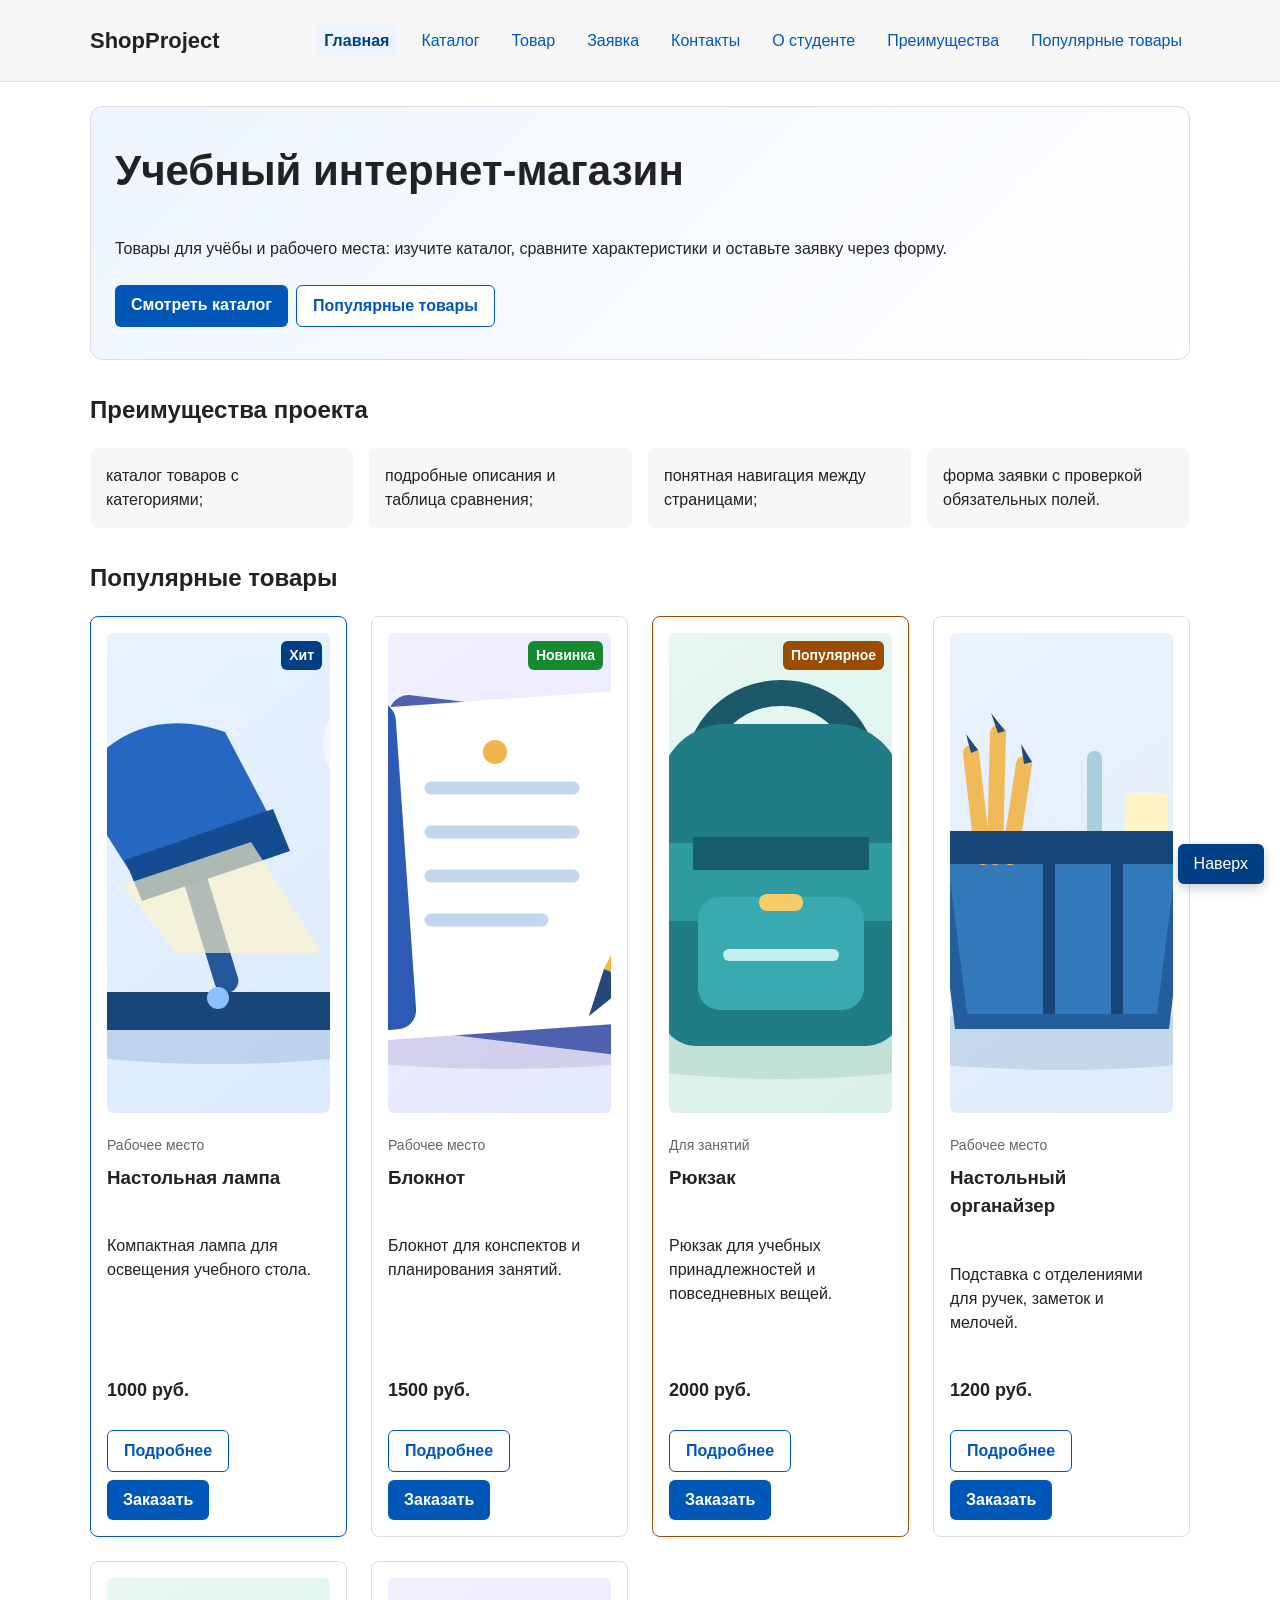
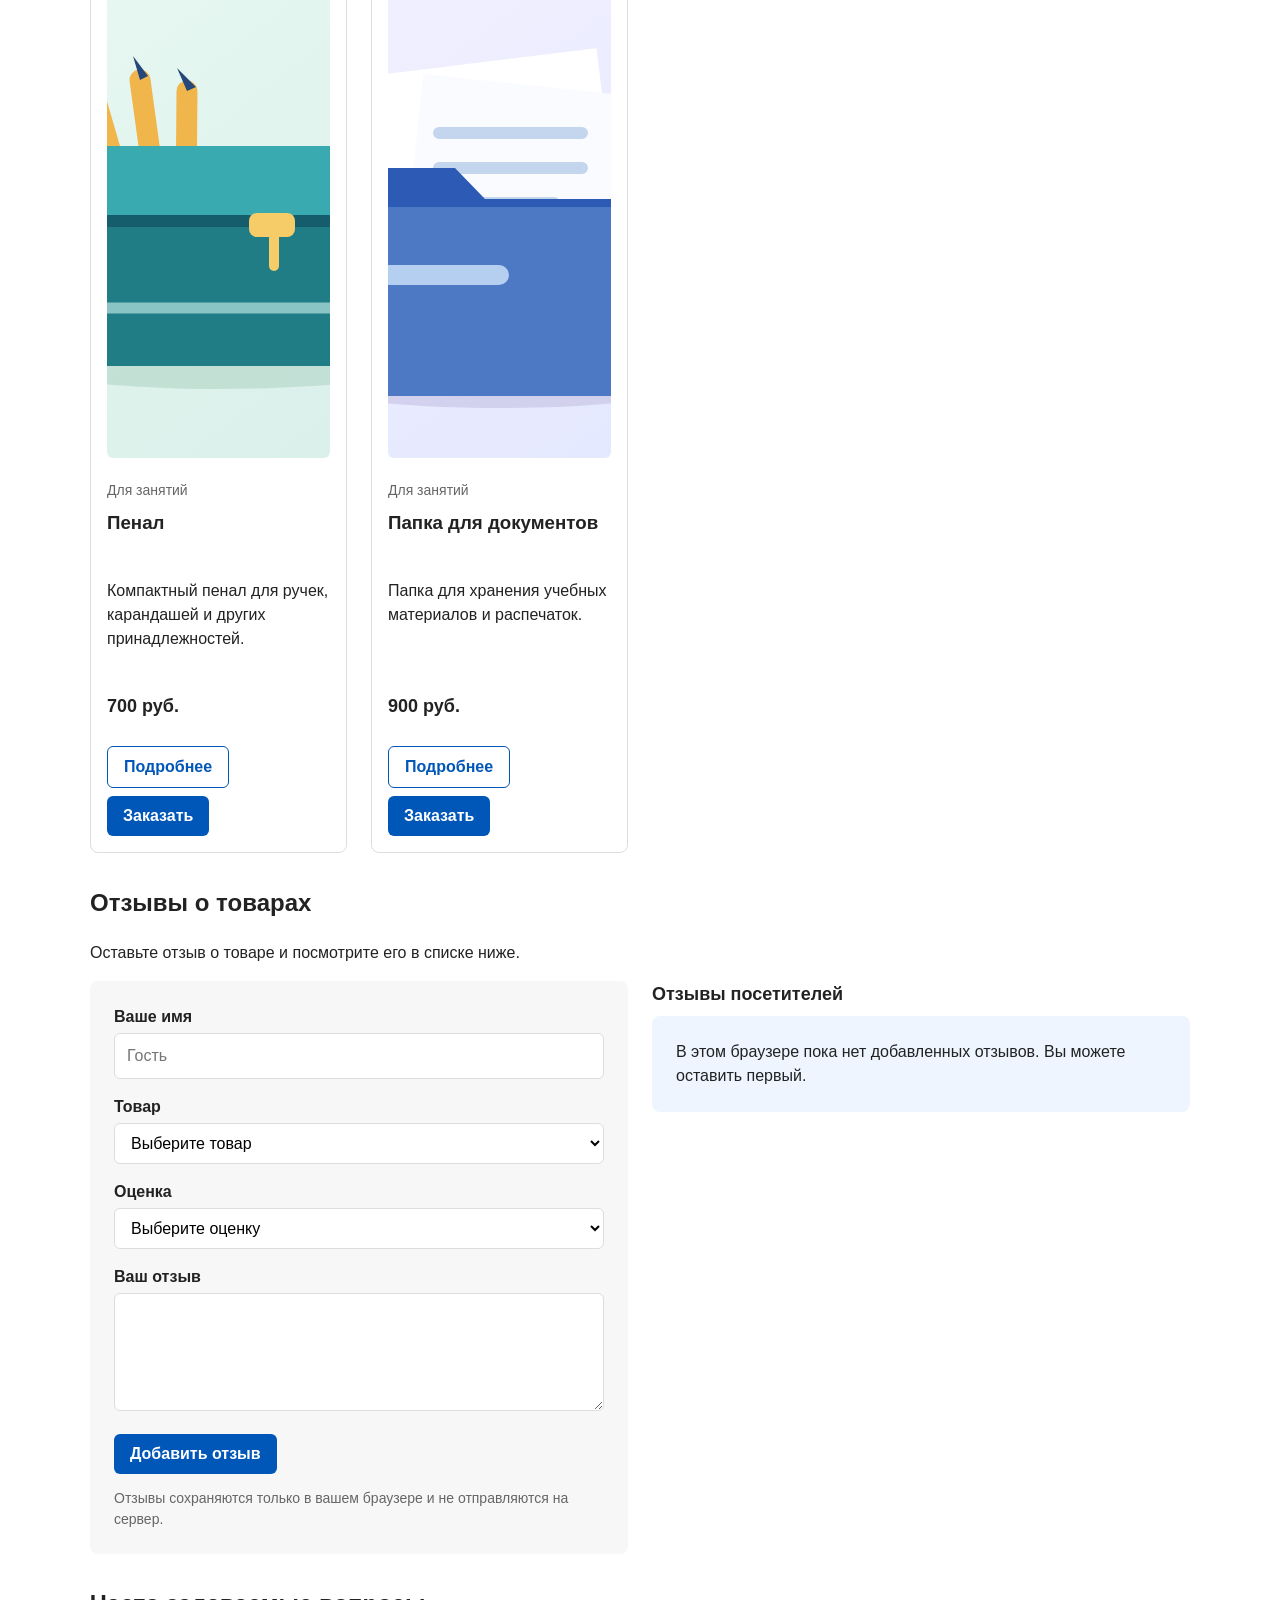
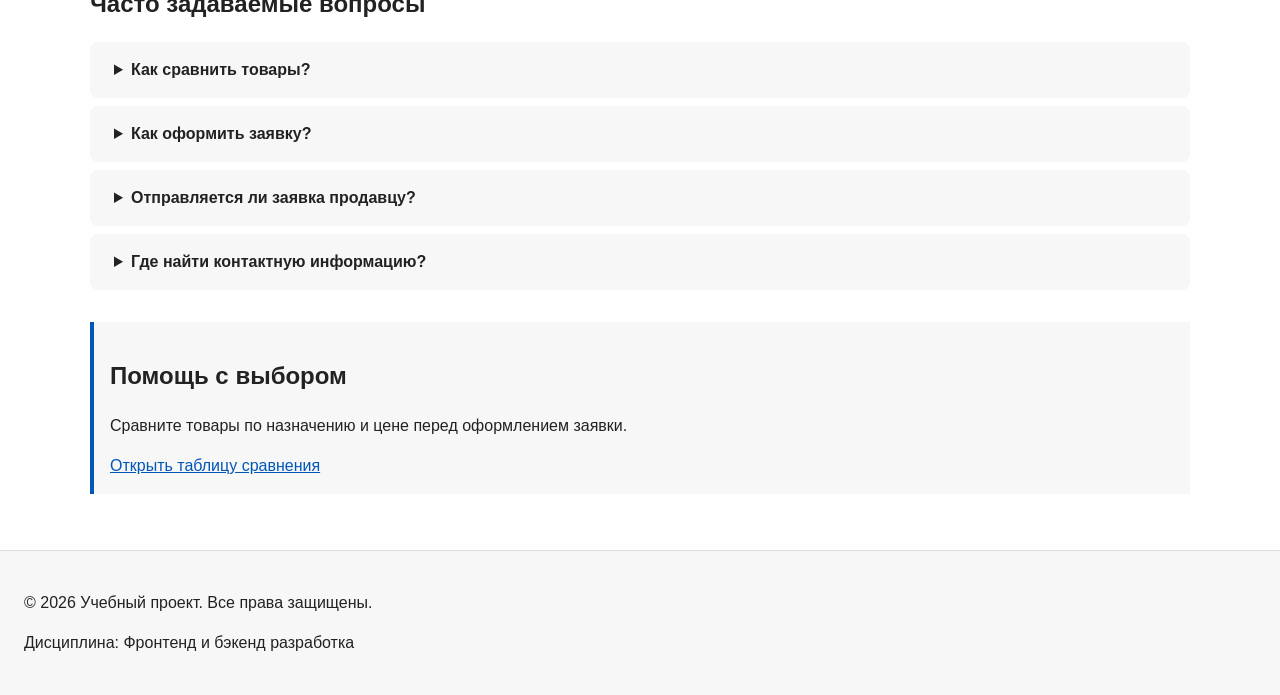
==== commit 61b2e9fd: "feat: expand shop catalog and page sections" ====
--- a/index.html
+++ b/index.html
@@ -23,7 +23,6 @@
           <li class="site-nav__item"><a class="site-nav__link" href="student.html">О студенте</a></li>
           <li class="site-nav__item"><a class="site-nav__link" href="index.html#advantages">Преимущества</a></li>
           <li class="site-nav__item"><a class="site-nav__link" href="index.html#popular">Популярные товары</a></li>
-          <li class="site-nav__item"><a class="site-nav__link" href="index.html#contacts">Обратная связь</a></li>
         </ul>
       </nav>
     </div>
@@ -69,7 +68,8 @@
           </div>
         </article>
 
-        <article class="product-card">
+        <article class="product-card product-card--new">
+          <span class="product-card__badge">Новинка</span>
           <img class="product-card__image" src="images/notebook.svg" alt="Блокнот" width="640" height="480" loading="lazy">
           <p class="product-card__category">Рабочее место</p>
           <h3 class="product-card__title">Блокнот</h3>
@@ -81,7 +81,8 @@
           </div>
         </article>
 
-        <article class="product-card">
+        <article class="product-card product-card--popular">
+          <span class="product-card__badge">Популярное</span>
           <img class="product-card__image" src="images/backpack.svg" alt="Рюкзак" width="640" height="480" loading="lazy">
           <p class="product-card__category">Для занятий</p>
           <h3 class="product-card__title">Рюкзак</h3>
@@ -92,7 +93,120 @@
             <button class="button button--primary product-card__button" type="button" data-product="Рюкзак">Заказать</button>
           </div>
         </article>
-      </div>
+
+        <article class="product-card">
+          <img class="product-card__image" src="images/organizer.svg" alt="Настольный органайзер" width="640" height="480" loading="lazy">
+          <p class="product-card__category">Рабочее место</p>
+          <h3 class="product-card__title">Настольный органайзер</h3>
+          <p class="product-card__description">Подставка с отделениями для ручек, заметок и мелочей.</p>
+          <p class="product-card__price">1200 руб.</p>
+          <div class="product-card__actions">
+            <a class="button button--secondary" href="product.html#organizer">Подробнее</a>
+            <button class="button button--primary product-card__button" type="button" data-product="Настольный органайзер">Заказать</button>
+          </div>
+        </article>
+
+        <article class="product-card">
+          <img class="product-card__image" src="images/pencil-case.svg" alt="Пенал" width="640" height="480" loading="lazy">
+          <p class="product-card__category">Для занятий</p>
+          <h3 class="product-card__title">Пенал</h3>
+          <p class="product-card__description">Компактный пенал для ручек, карандашей и других принадлежностей.</p>
+          <p class="product-card__price">700 руб.</p>
+          <div class="product-card__actions">
+            <a class="button button--secondary" href="product.html#pencil-case">Подробнее</a>
+            <button class="button button--primary product-card__button" type="button" data-product="Пенал">Заказать</button>
+          </div>
+        </article>
+
+        <article class="product-card">
+          <img class="product-card__image" src="images/folder.svg" alt="Папка для документов" width="640" height="480" loading="lazy">
+          <p class="product-card__category">Для занятий</p>
+          <h3 class="product-card__title">Папка для документов</h3>
+          <p class="product-card__description">Папка для хранения учебных материалов и распечаток.</p>
+          <p class="product-card__price">900 руб.</p>
+          <div class="product-card__actions">
+            <a class="button button--secondary" href="product.html#folder">Подробнее</a>
+            <button class="button button--primary product-card__button" type="button" data-product="Папка для документов">Заказать</button>
+          </div>
+        </article>
+      </div>
+    </section>
+
+    <section class="section reviews" id="reviews" aria-labelledby="reviews-heading">
+      <h2 class="section__title" id="reviews-heading">Отзывы о товарах</h2>
+      <p>Оставьте отзыв о товаре и посмотрите его в списке ниже.</p>
+
+      <div class="reviews__layout">
+        <form class="review-form" id="review-form">
+          <div class="review-form__field">
+            <label class="review-form__label" for="review-author">Ваше имя</label>
+            <input class="review-form__input" id="review-author" name="author" type="text" maxlength="40" placeholder="Гость">
+          </div>
+
+          <div class="review-form__field">
+            <label class="review-form__label" for="review-product">Товар</label>
+            <select class="review-form__input" id="review-product" name="product" required>
+              <option value="">Выберите товар</option>
+              <option value="Настольная лампа">Настольная лампа</option>
+              <option value="Блокнот">Блокнот</option>
+              <option value="Настольный органайзер">Настольный органайзер</option>
+              <option value="Рюкзак">Рюкзак</option>
+              <option value="Пенал">Пенал</option>
+              <option value="Папка для документов">Папка для документов</option>
+            </select>
+          </div>
+
+          <div class="review-form__field">
+            <label class="review-form__label" for="review-rating">Оценка</label>
+            <select class="review-form__input" id="review-rating" name="rating" required>
+              <option value="">Выберите оценку</option>
+              <option value="5">5 из 5</option>
+              <option value="4">4 из 5</option>
+              <option value="3">3 из 5</option>
+              <option value="2">2 из 5</option>
+              <option value="1">1 из 5</option>
+            </select>
+          </div>
+
+          <div class="review-form__field">
+            <label class="review-form__label" for="review-text">Ваш отзыв</label>
+            <textarea class="review-form__input review-form__textarea" id="review-text" name="review" rows="4" minlength="10" maxlength="500" required></textarea>
+          </div>
+
+          <button class="button button--primary" type="submit">Добавить отзыв</button>
+          <p class="review-form__note" id="reviews-storage-note">Отзывы сохраняются только в вашем браузере и не отправляются на сервер.</p>
+        </form>
+
+        <div class="reviews__feed" aria-live="polite" aria-relevant="additions text">
+          <h3 class="reviews__subtitle">Отзывы посетителей</h3>
+          <p class="reviews__empty" id="reviews-empty">В этом браузере пока нет добавленных отзывов. Вы можете оставить первый.</p>
+          <div class="reviews__list" id="reviews-list"></div>
+        </div>
+      </div>
+    </section>
+
+    <section class="section faq" id="faq" aria-labelledby="faq-heading">
+      <h2 class="section__title" id="faq-heading">Часто задаваемые вопросы</h2>
+
+      <details class="faq__item">
+        <summary class="faq__question">Как сравнить товары?</summary>
+        <p class="faq__answer">Откройте <a href="product.html#comparison">таблицу сравнения</a>: она показывает категорию, применение и цену всех шести товаров. Кнопка «Подробнее» ведёт к описанию выбранного товара.</p>
+      </details>
+
+      <details class="faq__item">
+        <summary class="faq__question">Как оформить заявку?</summary>
+        <p class="faq__answer">Нажмите «Заказать» на главной странице, чтобы открыть форму в окне, или перейдите на <a href="order.html">страницу заявки</a>. Заполните обязательные поля и отправьте форму.</p>
+      </details>
+
+      <details class="faq__item">
+        <summary class="faq__question">Отправляется ли заявка продавцу?</summary>
+        <p class="faq__answer">Нет. Это учебный сайт без серверной обработки: браузер проверяет обязательные поля и показывает сообщение об успехе. Данные заявки продавцу не отправляются.</p>
+      </details>
+
+      <details class="faq__item">
+        <summary class="faq__question">Где найти контактную информацию?</summary>
+        <p class="faq__answer">Телефон, адрес и электронная почта указаны на <a href="contacts.html">странице «Контакты»</a>. Это демонстрационные данные учебного проекта; заявку можно заполнить отдельно.</p>
+      </details>
     </section>
 
     <aside class="aside-info">
@@ -102,7 +216,7 @@
     </aside>
   </main>
 
-  <footer class="site-footer" id="contacts">
+  <footer class="site-footer">
     <p>&copy; 2026 Учебный проект. Все права защищены.</p>
     <p>Дисциплина: Фронтенд и бэкенд разработка</p>
   </footer>
--- a/css/style.css
+++ b/css/style.css
@@ -15,6 +15,7 @@
   --color-danger: #b00020;
   --color-success: #168a2f;
   --color-success-bg: #eefaf0;
+  --color-popular: #9a4d00;
   --color-white: #ffffff;
 
   /* Отступы */
@@ -43,6 +44,7 @@
 
 html {
   scroll-behavior: smooth;
+  scroll-padding-top: 120px;
 }
 
 body {
@@ -63,6 +65,9 @@
 }
 
 .site-header {
+  position: sticky;
+  top: 0;
+  z-index: 20;
   padding: var(--space-lg);
   background-color: var(--color-surface);
   border-bottom: 1px solid var(--color-border);
@@ -297,6 +302,14 @@
   background-color: var(--color-success);
 }
 
+.product-card--popular {
+  border-color: var(--color-popular);
+}
+
+.product-card--popular .product-card__badge {
+  background-color: var(--color-popular);
+}
+
 .product-card--featured {
   border-color: var(--color-primary);
 }
@@ -332,6 +345,128 @@
   flex-wrap: wrap;
   gap: var(--space-sm);
   margin-top: auto;
+}
+
+.reviews__layout {
+  display: grid;
+  grid-template-columns: minmax(0, 1fr) minmax(0, 1fr);
+  gap: var(--space-lg);
+  align-items: start;
+}
+
+.review-form {
+  padding: var(--space-lg);
+  background-color: var(--color-surface);
+  border-radius: var(--radius-md);
+}
+
+.review-form__field {
+  margin-bottom: var(--space-md);
+}
+
+.review-form__label {
+  display: block;
+  margin-bottom: var(--space-xs);
+  font-weight: bold;
+}
+
+.review-form__input {
+  width: 100%;
+  padding: 10px 12px;
+  border: 1px solid var(--color-border);
+  border-radius: var(--radius-sm);
+  background-color: var(--color-white);
+  font: inherit;
+}
+
+.review-form__input:focus-visible,
+.faq__question:focus-visible {
+  outline: 2px solid var(--color-primary);
+  outline-offset: 3px;
+}
+
+.review-form__textarea {
+  resize: vertical;
+}
+
+.review-form__note {
+  margin-bottom: 0;
+  color: var(--color-muted);
+  font-size: 14px;
+}
+
+.reviews__empty {
+  margin-top: 0;
+  padding: var(--space-lg);
+  background-color: var(--color-surface-accent);
+  border-radius: var(--radius-md);
+}
+
+.reviews__subtitle {
+  margin: 0 0 var(--space-sm);
+  font-size: 18px;
+}
+
+.reviews__list {
+  display: grid;
+  gap: var(--space-md);
+}
+
+.reviews__list:not(:empty) {
+  margin-bottom: var(--space-lg);
+}
+
+.review-card {
+  padding: var(--space-lg);
+  background-color: var(--color-surface-accent);
+  border-radius: var(--radius-md);
+}
+
+.review-card:focus-visible {
+  outline: 2px solid var(--color-primary);
+  outline-offset: 3px;
+}
+
+.review-card__meta {
+  display: flex;
+  flex-wrap: wrap;
+  align-items: baseline;
+  justify-content: space-between;
+  gap: var(--space-sm);
+}
+
+.review-card__author {
+  font-weight: bold;
+}
+
+.review-card__product,
+.review-card__rating {
+  margin: var(--space-xs) 0;
+  color: var(--color-muted);
+}
+
+.review-card__text {
+  margin-bottom: 0;
+  overflow-wrap: anywhere;
+  white-space: pre-wrap;
+}
+
+.faq__item {
+  margin-bottom: var(--space-sm);
+  background-color: var(--color-surface);
+  border-radius: var(--radius-md);
+}
+
+.faq__question {
+  padding: var(--space-md) var(--space-lg);
+  cursor: pointer;
+  font-weight: bold;
+}
+
+.faq__answer {
+  margin: 0;
+  max-width: 82ch;
+  padding: 0 var(--space-lg) var(--space-lg);
 }
 
 .aside-info {
@@ -451,7 +586,7 @@
 
 .comparison-table {
   width: 100%;
-  min-width: 620px;
+  min-width: 1000px;
   border-collapse: collapse;
 }
 
@@ -610,9 +745,38 @@
 }
 
 @media (max-width: 820px) {
+  html {
+    scroll-padding-top: 96px;
+  }
+
+  .site-header {
+    padding: var(--space-sm) var(--space-md);
+  }
+
+  .site-header__inner {
+    gap: var(--space-xs);
+  }
+
+  .site-nav {
+    width: 100%;
+    overflow-x: auto;
+  }
+
+  .site-nav__list {
+    width: max-content;
+    flex-wrap: nowrap;
+    justify-content: flex-start;
+    gap: var(--space-xs);
+  }
+
+  .site-nav__link {
+    white-space: nowrap;
+  }
+
   .catalog-layout,
   .product-detail,
-  .order-page {
+  .order-page,
+  .reviews__layout {
     grid-template-columns: minmax(0, 1fr);
   }
 
@@ -623,4 +787,5 @@
   .catalog-layout {
     grid-template-areas: "filters" "products";
   }
-}
+
+}
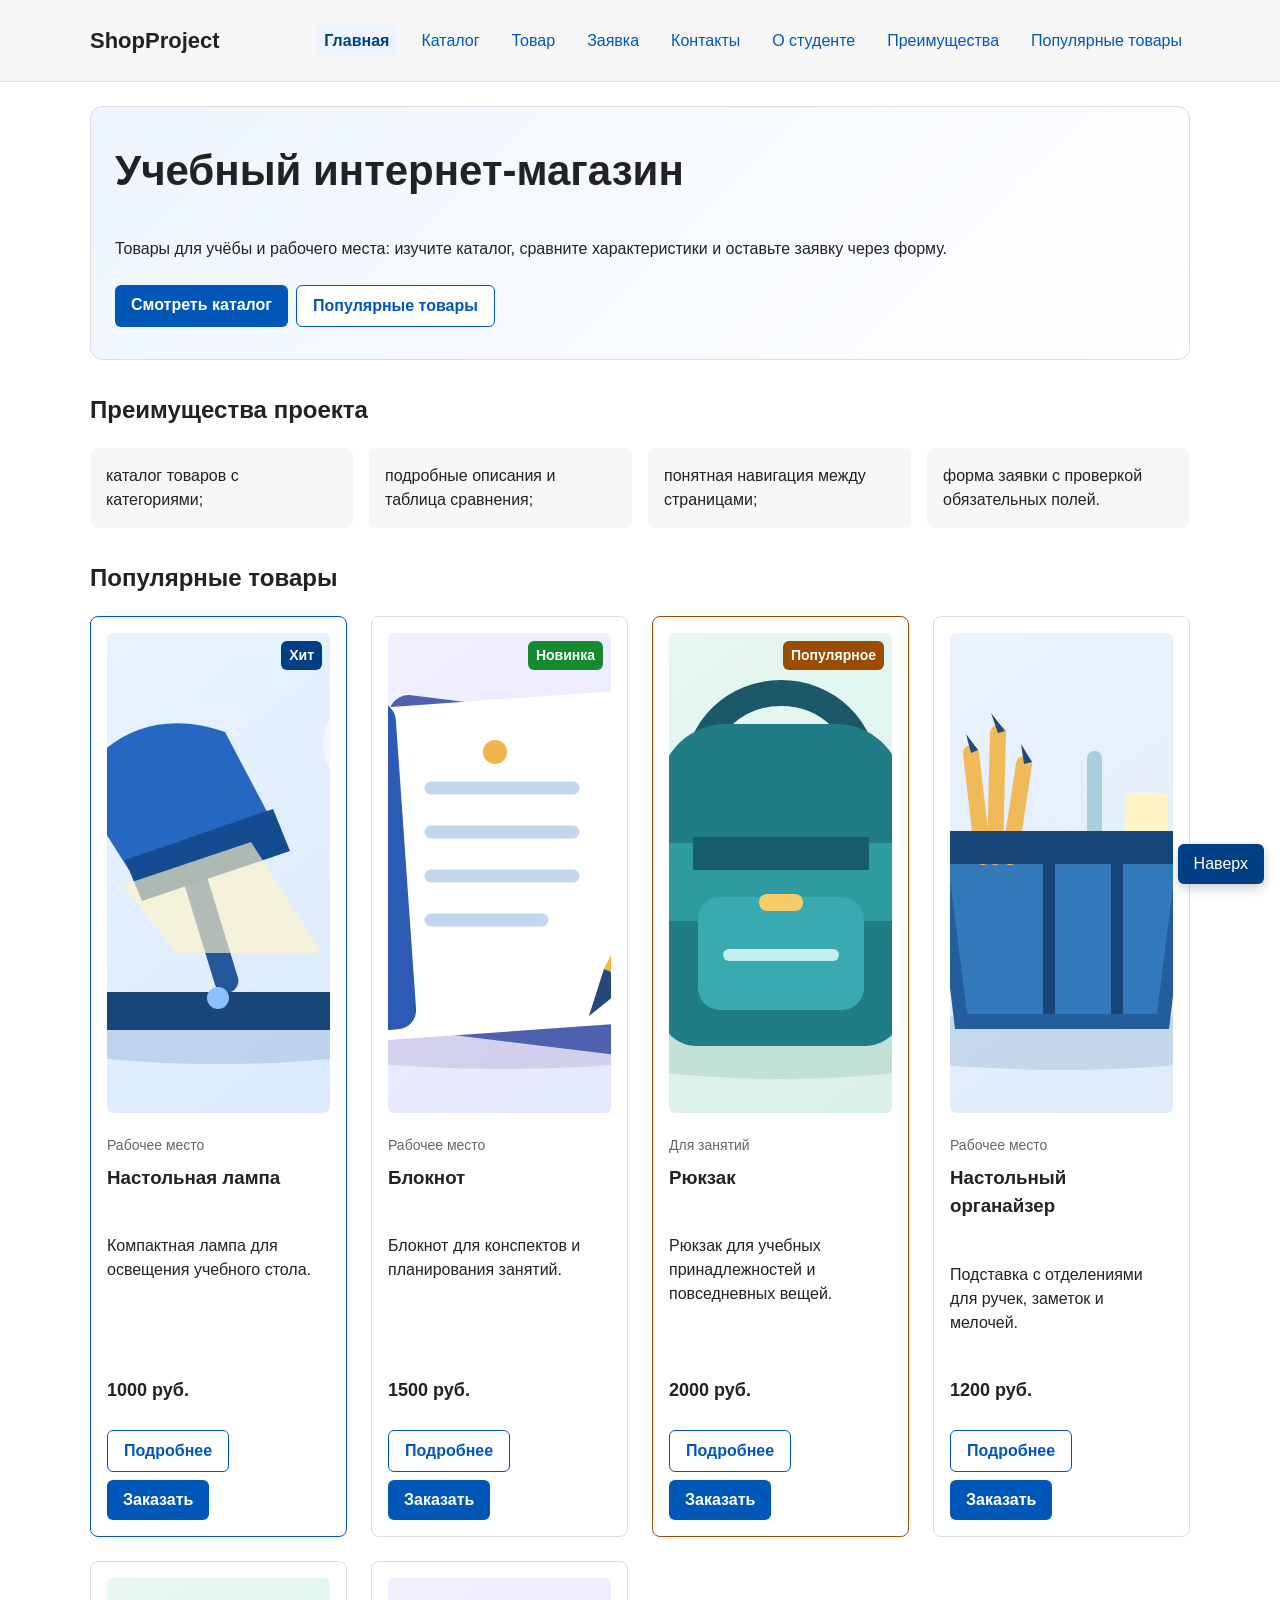
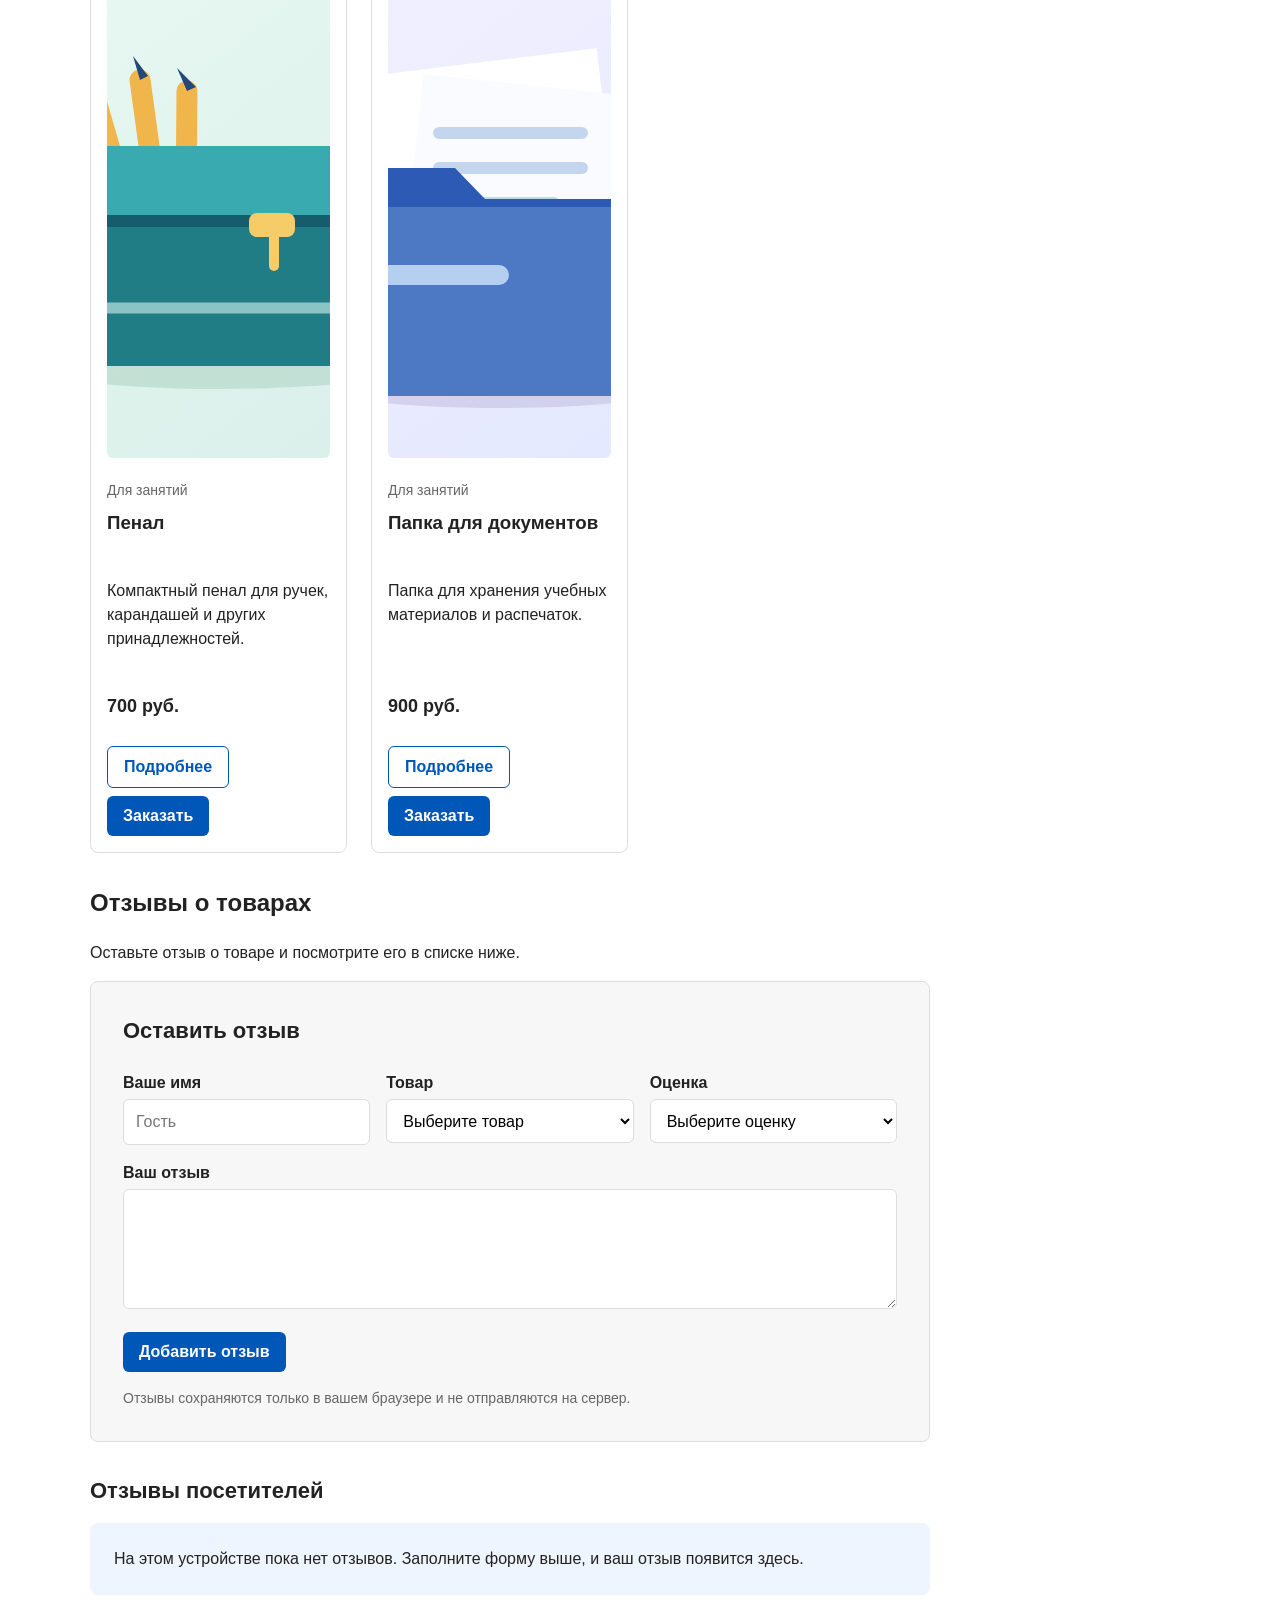
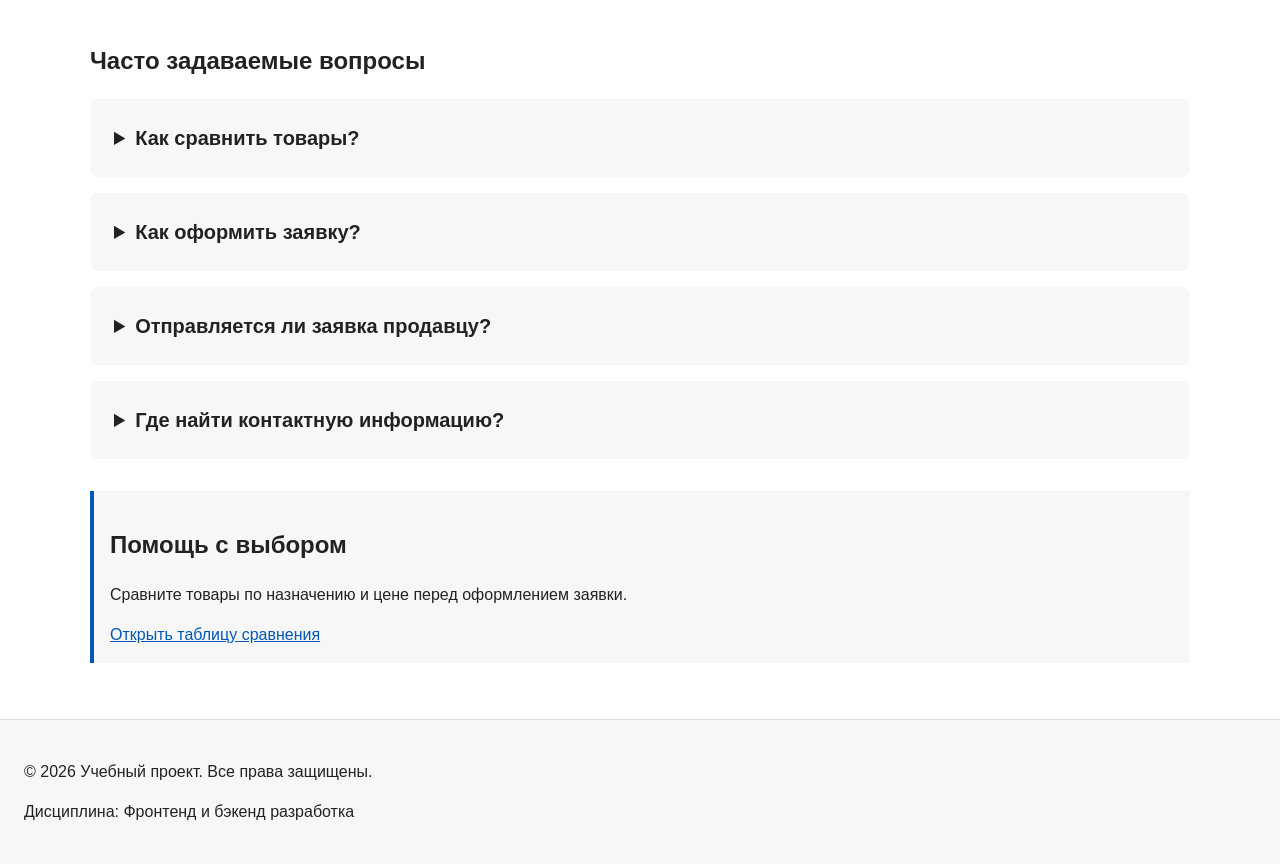
==== commit ec822955: "Improve reviews and FAQ layout" ====
--- a/index.html
+++ b/index.html
@@ -138,34 +138,37 @@
 
       <div class="reviews__layout">
         <form class="review-form" id="review-form">
-          <div class="review-form__field">
-            <label class="review-form__label" for="review-author">Ваше имя</label>
-            <input class="review-form__input" id="review-author" name="author" type="text" maxlength="40" placeholder="Гость">
-          </div>
-
-          <div class="review-form__field">
-            <label class="review-form__label" for="review-product">Товар</label>
-            <select class="review-form__input" id="review-product" name="product" required>
-              <option value="">Выберите товар</option>
-              <option value="Настольная лампа">Настольная лампа</option>
-              <option value="Блокнот">Блокнот</option>
-              <option value="Настольный органайзер">Настольный органайзер</option>
-              <option value="Рюкзак">Рюкзак</option>
-              <option value="Пенал">Пенал</option>
-              <option value="Папка для документов">Папка для документов</option>
-            </select>
-          </div>
-
-          <div class="review-form__field">
-            <label class="review-form__label" for="review-rating">Оценка</label>
-            <select class="review-form__input" id="review-rating" name="rating" required>
-              <option value="">Выберите оценку</option>
-              <option value="5">5 из 5</option>
-              <option value="4">4 из 5</option>
-              <option value="3">3 из 5</option>
-              <option value="2">2 из 5</option>
-              <option value="1">1 из 5</option>
-            </select>
+          <h3 class="review-form__title">Оставить отзыв</h3>
+          <div class="review-form__fields">
+            <div class="review-form__field">
+              <label class="review-form__label" for="review-author">Ваше имя</label>
+              <input class="review-form__input" id="review-author" name="author" type="text" maxlength="40" placeholder="Гость">
+            </div>
+
+            <div class="review-form__field">
+              <label class="review-form__label" for="review-product">Товар</label>
+              <select class="review-form__input" id="review-product" name="product" required>
+                <option value="">Выберите товар</option>
+                <option value="Настольная лампа">Настольная лампа</option>
+                <option value="Блокнот">Блокнот</option>
+                <option value="Настольный органайзер">Настольный органайзер</option>
+                <option value="Рюкзак">Рюкзак</option>
+                <option value="Пенал">Пенал</option>
+                <option value="Папка для документов">Папка для документов</option>
+              </select>
+            </div>
+
+            <div class="review-form__field">
+              <label class="review-form__label" for="review-rating">Оценка</label>
+              <select class="review-form__input" id="review-rating" name="rating" required>
+                <option value="">Выберите оценку</option>
+                <option value="5">5 из 5</option>
+                <option value="4">4 из 5</option>
+                <option value="3">3 из 5</option>
+                <option value="2">2 из 5</option>
+                <option value="1">1 из 5</option>
+              </select>
+            </div>
           </div>
 
           <div class="review-form__field">
@@ -179,7 +182,7 @@
 
         <div class="reviews__feed" aria-live="polite" aria-relevant="additions text">
           <h3 class="reviews__subtitle">Отзывы посетителей</h3>
-          <p class="reviews__empty" id="reviews-empty">В этом браузере пока нет добавленных отзывов. Вы можете оставить первый.</p>
+          <p class="reviews__empty" id="reviews-empty">На этом устройстве пока нет отзывов. Заполните форму выше, и ваш отзыв появится здесь.</p>
           <div class="reviews__list" id="reviews-list"></div>
         </div>
       </div>
--- a/css/style.css
+++ b/css/style.css
@@ -349,15 +349,26 @@
 
 .reviews__layout {
   display: grid;
-  grid-template-columns: minmax(0, 1fr) minmax(0, 1fr);
-  gap: var(--space-lg);
-  align-items: start;
+  gap: var(--space-xl);
+  max-width: 840px;
 }
 
 .review-form {
-  padding: var(--space-lg);
+  padding: var(--space-xl);
   background-color: var(--color-surface);
+  border: 1px solid var(--color-border);
   border-radius: var(--radius-md);
+}
+
+.review-form__title {
+  margin: 0 0 var(--space-lg);
+  font-size: 22px;
+}
+
+.review-form__fields {
+  display: grid;
+  grid-template-columns: repeat(3, minmax(0, 1fr));
+  gap: var(--space-md);
 }
 
 .review-form__field {
@@ -372,6 +383,7 @@
 
 .review-form__input {
   width: 100%;
+  min-height: 44px;
   padding: 10px 12px;
   border: 1px solid var(--color-border);
   border-radius: var(--radius-sm);
@@ -386,11 +398,12 @@
 }
 
 .review-form__textarea {
+  min-height: 120px;
   resize: vertical;
 }
 
 .review-form__note {
-  margin-bottom: 0;
+  margin: var(--space-md) 0 0;
   color: var(--color-muted);
   font-size: 14px;
 }
@@ -403,8 +416,8 @@
 }
 
 .reviews__subtitle {
-  margin: 0 0 var(--space-sm);
-  font-size: 18px;
+  margin: 0 0 var(--space-md);
+  font-size: 22px;
 }
 
 .reviews__list {
@@ -452,21 +465,25 @@
 }
 
 .faq__item {
-  margin-bottom: var(--space-sm);
+  margin-bottom: var(--space-md);
   background-color: var(--color-surface);
   border-radius: var(--radius-md);
 }
 
 .faq__question {
-  padding: var(--space-md) var(--space-lg);
+  min-height: 64px;
+  padding: var(--space-lg);
   cursor: pointer;
+  font-size: 20px;
   font-weight: bold;
 }
 
 .faq__answer {
   margin: 0;
-  max-width: 82ch;
+  max-width: 74ch;
   padding: 0 var(--space-lg) var(--space-lg);
+  font-size: 18px;
+  line-height: 1.6;
 }
 
 .aside-info {
@@ -775,9 +792,13 @@
 
   .catalog-layout,
   .product-detail,
-  .order-page,
-  .reviews__layout {
+  .order-page {
     grid-template-columns: minmax(0, 1fr);
+  }
+
+  .review-form__fields {
+    grid-template-columns: minmax(0, 1fr);
+    gap: 0;
   }
 
   .catalog-filters {
